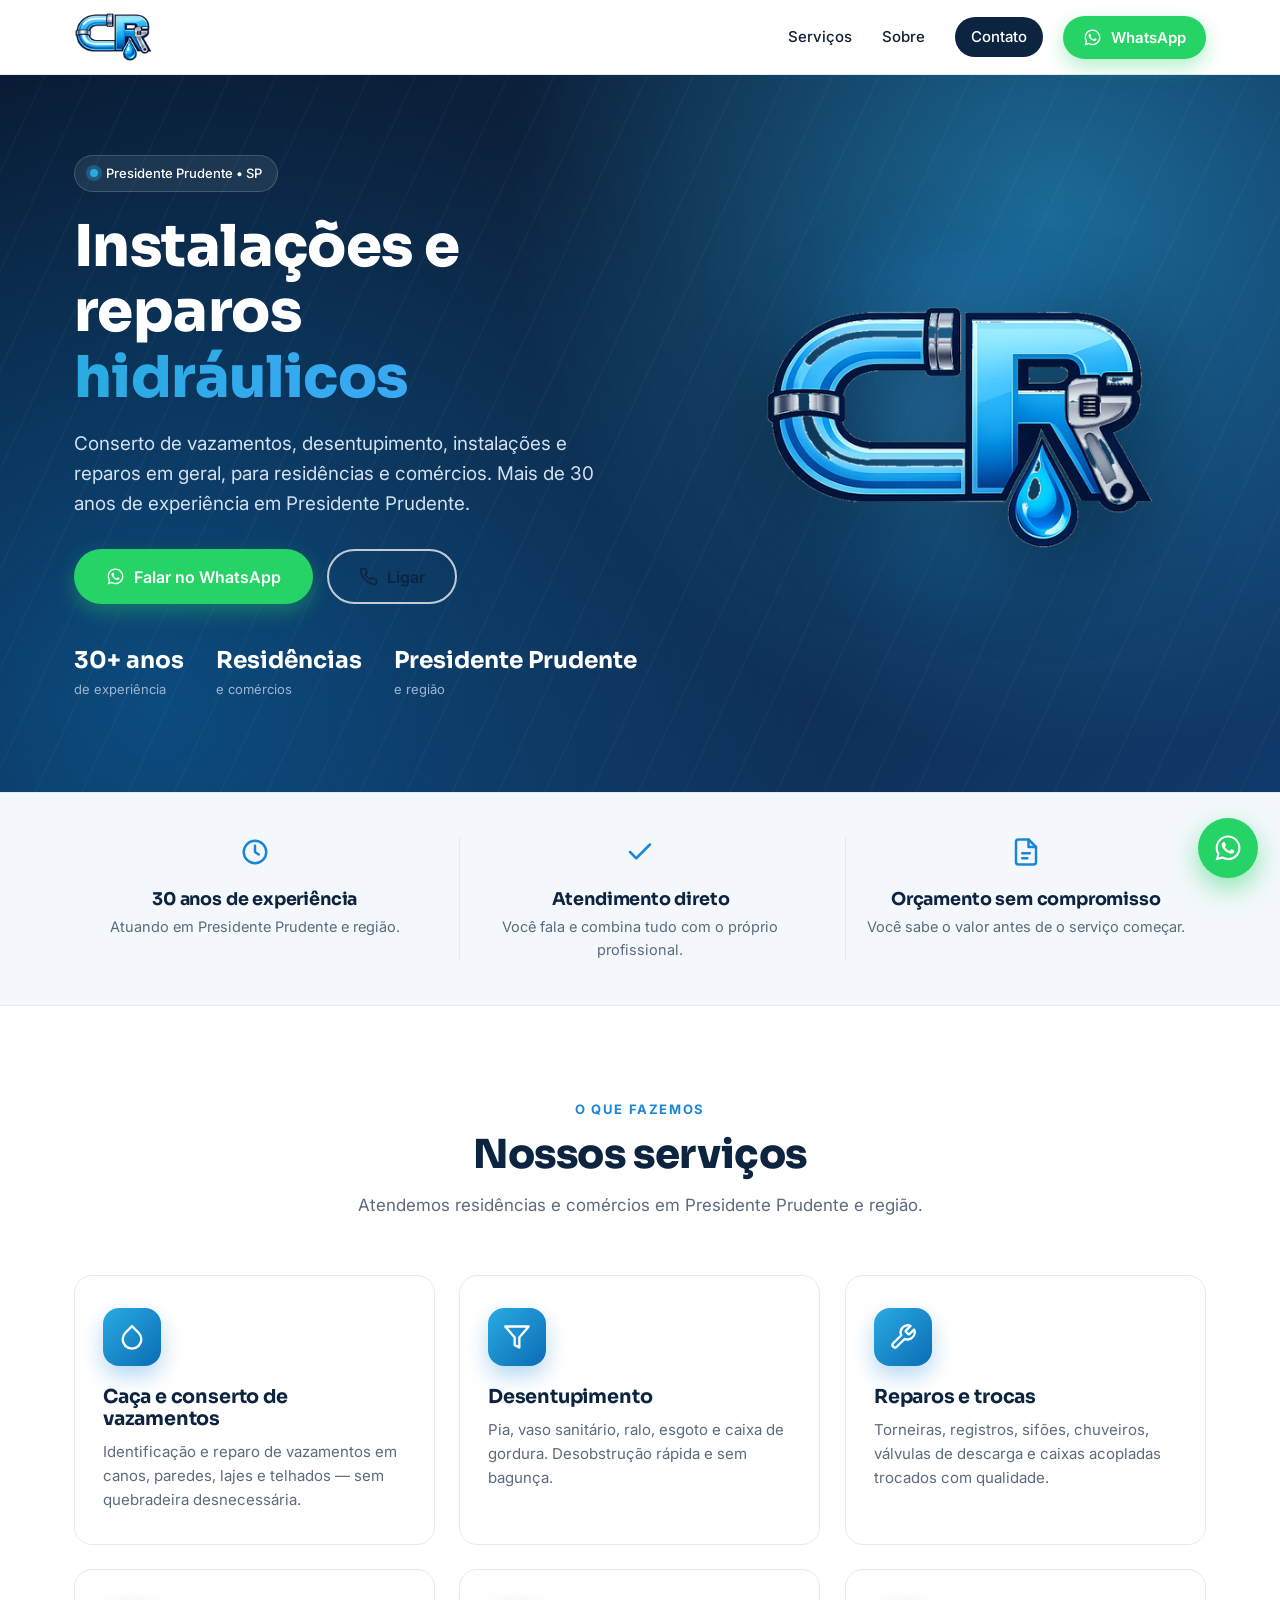
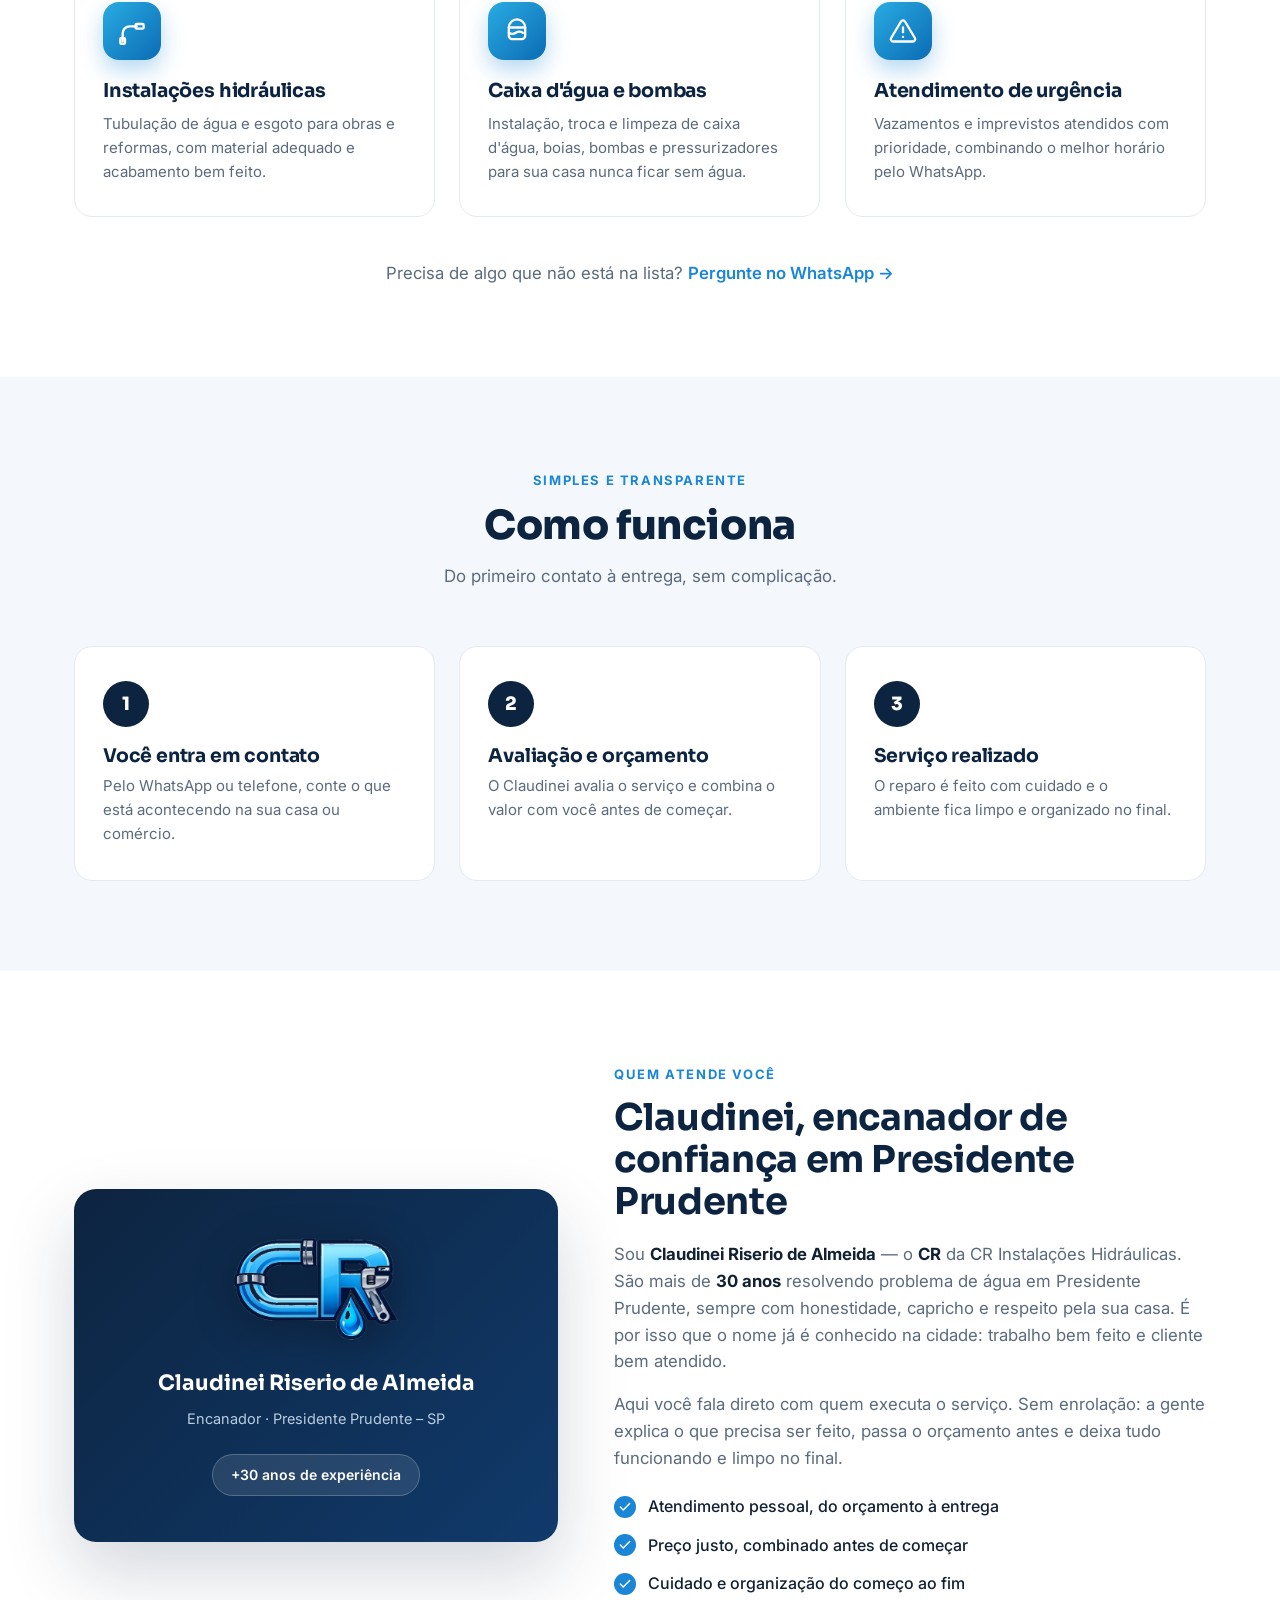
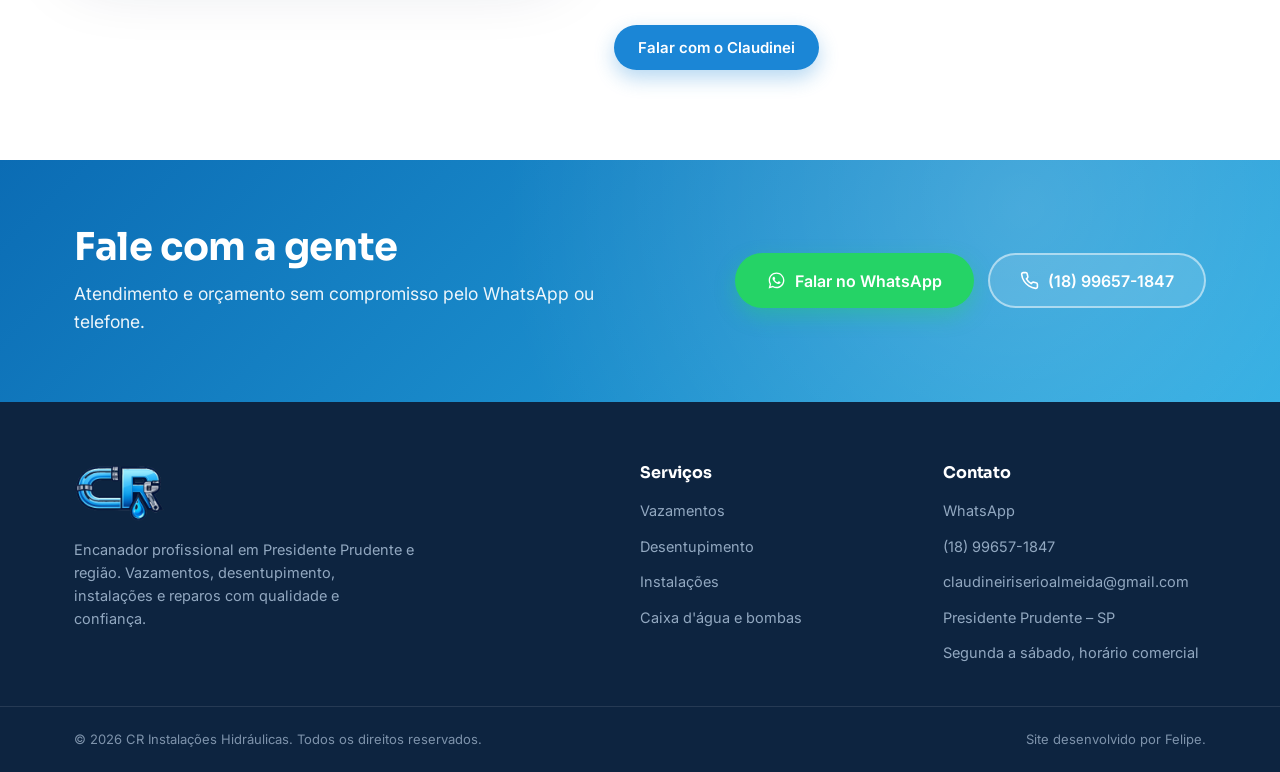
==== index.html @ e5932197 "Troca a bolha 3D pela logo em destaque no topo A bolha abstrata não comunicava o ramo. A logo já tra" ====
<!DOCTYPE html>
<html lang="pt-BR">
<head>
  <meta charset="UTF-8" />
  <meta name="viewport" content="width=device-width, initial-scale=1.0" />

  <!-- ===================================================================
       CR Instalações Hidráulicas — Claudinei Riserio de Almeida
       Presidente Prudente/SP • WhatsApp (18) 99657-1847
       Dados já preenchidos. Para editar algo, é só procurar o texto no arquivo.
       =================================================================== -->

  <title>CR Instalações Hidráulicas — Encanador em Presidente Prudente | Vazamentos, Desentupimento e Reparos</title>
  <meta name="description" content="Encanador profissional em Presidente Prudente e região. Conserto de vazamentos, desentupimento, instalações hidráulicas e reparos de emergência. Orçamento sem compromisso pelo WhatsApp." />
  <meta name="theme-color" content="#0d2440" />

  <link rel="canonical" href="https://felipericci1005.github.io/CR-Instala-es-Hidraulicas/" />

  <meta property="og:title" content="CR Instalações Hidráulicas — Encanador em Presidente Prudente" />
  <meta property="og:description" content="Conserto de vazamentos, desentupimento, instalações e reparos. Mais de 30 anos de experiência em Presidente Prudente e região." />
  <meta property="og:type" content="website" />
  <meta property="og:url" content="https://felipericci1005.github.io/CR-Instala-es-Hidraulicas/" />
  <meta property="og:locale" content="pt_BR" />
  <meta property="og:site_name" content="CR Instalações Hidráulicas" />
  <meta property="og:image" content="https://felipericci1005.github.io/CR-Instala-es-Hidraulicas/assets/og-image.png" />
  <meta property="og:image:width" content="1200" />
  <meta property="og:image:height" content="630" />
  <meta name="twitter:card" content="summary_large_image" />
  <meta name="twitter:title" content="CR Instalações Hidráulicas — Encanador em Presidente Prudente" />
  <meta name="twitter:description" content="Conserto de vazamentos, desentupimento, instalações e reparos. Mais de 30 anos de experiência." />
  <meta name="twitter:image" content="https://felipericci1005.github.io/CR-Instala-es-Hidraulicas/assets/og-image.png" />

  <link rel="icon" type="image/x-icon" href="assets/favicon.ico" />
  <link rel="icon" type="image/png" sizes="32x32" href="assets/favicon.png" />
  <link rel="apple-touch-icon" href="assets/apple-touch-icon.png" />
  <link rel="manifest" href="site.webmanifest" />
  <link rel="preconnect" href="https://fonts.googleapis.com" />
  <link rel="preconnect" href="https://fonts.gstatic.com" crossorigin />
  <link href="https://fonts.googleapis.com/css2?family=Inter:wght@400;500;600;700;800&family=Sora:wght@600;700;800&display=swap" rel="stylesheet" />
  <link rel="stylesheet" href="styles.css" />

  <!-- Dados estruturados: ajudam o Google a entender o negócio (SEO local) -->
  <script type="application/ld+json">
  {
    "@context": "https://schema.org",
    "@type": "Plumber",
    "name": "CR Instalações Hidráulicas",
    "image": "https://felipericci1005.github.io/CR-Instala-es-Hidraulicas/assets/og-image.png",
    "url": "https://felipericci1005.github.io/CR-Instala-es-Hidraulicas/",
    "telephone": "+5518996571847",
    "email": "claudineiriserioalmeida@gmail.com",
    "founder": "Claudinei Riserio de Almeida",
    "description": "Encanador em Presidente Prudente e região: conserto de vazamentos, desentupimento, instalações hidráulicas e reparos. Mais de 30 anos de experiência.",
    "address": {
      "@type": "PostalAddress",
      "addressLocality": "Presidente Prudente",
      "addressRegion": "SP",
      "addressCountry": "BR"
    },
    "areaServed": { "@type": "City", "name": "Presidente Prudente" },
    "knowsAbout": ["Vazamentos", "Desentupimento", "Instalações hidráulicas", "Caixa d'água", "Bombas", "Reparos hidráulicos"]
  }
  </script>
</head>
<body>
  <a href="#conteudo" class="skip-link">Pular para o conteúdo</a>

  <!-- ============ SPRITE DE ÍCONES (SVG, invisível) ============ -->
  <svg width="0" height="0" style="position:absolute" aria-hidden="true">
    <defs>
      <symbol id="i-drop" viewBox="0 0 24 24"><path d="M12 2.69l5.66 5.66a8 8 0 1 1-11.31 0z"/></symbol>
      <symbol id="i-filter" viewBox="0 0 24 24"><polygon points="22 3 2 3 10 12.46 10 19 14 21 14 12.46 22 3"/></symbol>
      <symbol id="i-wrench" viewBox="0 0 24 24"><path d="M14.7 6.3a1 1 0 0 0 0 1.4l1.6 1.6a1 1 0 0 0 1.4 0l3.77-3.77a6 6 0 0 1-7.94 7.94l-6.91 6.91a2.12 2.12 0 0 1-3-3l6.91-6.91a6 6 0 0 1 7.94-7.94l-3.76 3.76z"/></symbol>
      <symbol id="i-pipe" viewBox="0 0 24 24"><path d="M4 21v-7a6 6 0 0 1 6-6h6"/><rect x="2" y="18" width="4" height="5" rx="1"/><rect x="15" y="6" width="7" height="4" rx="1"/></symbol>
      <symbol id="i-tank" viewBox="0 0 24 24"><path d="M5 9a7 7 0 0 1 14 0v7a3 3 0 0 1-3 3H8a3 3 0 0 1-3-3z"/><path d="M5 9h14"/><path d="M5 13.5c2 1.3 4 1.3 6 0s4-1.3 6 0"/></symbol>
      <symbol id="i-alert" viewBox="0 0 24 24"><path d="M10.29 3.86 1.82 18a2 2 0 0 0 1.71 3h16.94a2 2 0 0 0 1.71-3L13.71 3.86a2 2 0 0 0-3.42 0z"/><line x1="12" y1="9" x2="12" y2="13"/><line x1="12" y1="17" x2="12.01" y2="17"/></symbol>
      <symbol id="i-bolt" viewBox="0 0 24 24"><polygon points="13 2 3 14 12 14 11 22 21 10 12 10 13 2"/></symbol>
      <symbol id="i-doc" viewBox="0 0 24 24"><path d="M14 2H6a2 2 0 0 0-2 2v16a2 2 0 0 0 2 2h12a2 2 0 0 0 2-2V8z"/><polyline points="14 2 14 8 20 8"/><line x1="9" y1="13" x2="15" y2="13"/><line x1="9" y1="17" x2="13" y2="17"/></symbol>
      <symbol id="i-shield" viewBox="0 0 24 24"><path d="M12 22s8-4 8-10V5l-8-3-8 3v7c0 6 8 10 8 10z"/><polyline points="9 12 11 14 15 10"/></symbol>
      <symbol id="i-sparkle" viewBox="0 0 24 24"><path d="M12 3l1.6 4.8L18.4 9.4 13.6 11 12 15.8 10.4 11 5.6 9.4 10.4 7.8 12 3z"/></symbol>
      <symbol id="i-phone" viewBox="0 0 24 24"><path d="M22 16.92v3a2 2 0 0 1-2.18 2 19.79 19.79 0 0 1-8.63-3.07 19.5 19.5 0 0 1-6-6 19.79 19.79 0 0 1-3.07-8.67A2 2 0 0 1 4.11 2h3a2 2 0 0 1 2 1.72c.13.96.36 1.9.7 2.81a2 2 0 0 1-.45 2.11L8.09 9.91a16 16 0 0 0 6 6l1.27-1.27a2 2 0 0 1 2.11-.45c.91.34 1.85.57 2.81.7A2 2 0 0 1 22 16.92z"/></symbol>
      <symbol id="i-check" viewBox="0 0 24 24"><polyline points="20 6 9 17 4 12"/></symbol>
      <symbol id="i-pin" viewBox="0 0 24 24"><path d="M21 10c0 6-9 12-9 12s-9-6-9-12a9 9 0 0 1 18 0z"/><circle cx="12" cy="10" r="3"/></symbol>
      <symbol id="i-clock" viewBox="0 0 24 24"><circle cx="12" cy="12" r="9"/><polyline points="12 7 12 12 15 14"/></symbol>
      <symbol id="i-star" viewBox="0 0 24 24"><polygon points="12 2 15.09 8.26 22 9.27 17 14.14 18.18 21.02 12 17.77 5.82 21.02 7 14.14 2 9.27 8.91 8.26 12 2"/></symbol>
      <symbol id="i-wa" viewBox="0 0 24 24"><path d="M12.04 2c-5.46 0-9.9 4.44-9.9 9.9 0 1.75.46 3.45 1.32 4.95L2.05 22l5.3-1.38a9.86 9.86 0 0 0 4.69 1.19h.01c5.46 0 9.9-4.44 9.9-9.9 0-2.64-1.03-5.13-2.9-7C17.18 3.03 14.69 2 12.04 2Zm0 18.01h-.01a8.2 8.2 0 0 1-4.18-1.14l-.3-.18-3.11.82.83-3.03-.2-.31a8.18 8.18 0 0 1-1.25-4.36c0-4.54 3.7-8.23 8.24-8.23 2.2 0 4.27.86 5.82 2.42a8.18 8.18 0 0 1 2.41 5.82c0 4.54-3.69 8.23-8.22 8.23Zm4.52-6.16c-.25-.12-1.47-.72-1.69-.81-.23-.08-.39-.12-.56.12-.16.25-.64.81-.79.97-.14.17-.29.19-.54.06-.25-.12-1.05-.39-1.99-1.23-.74-.66-1.23-1.47-1.38-1.72-.14-.25-.01-.38.11-.5.11-.11.25-.29.37-.43.12-.14.16-.25.25-.41.08-.17.04-.31-.02-.43-.06-.12-.56-1.34-.76-1.84-.2-.48-.41-.42-.56-.43-.14-.01-.31-.01-.48-.01a.92.92 0 0 0-.66.31c-.23.25-.87.85-.87 2.07 0 1.22.89 2.4 1.01 2.56.12.17 1.75 2.67 4.23 3.74.59.26 1.05.41 1.41.52.59.19 1.13.16 1.56.1.48-.07 1.47-.6 1.68-1.18.21-.58.21-1.07.14-1.18-.06-.1-.22-.16-.47-.28Z"/></symbol>
    </defs>
  </svg>

  <!-- ============ CABEÇALHO ============ -->
  <header class="site-header" id="topo">
    <div class="container header-inner">
      <a href="#topo" class="brand" aria-label="CR Instalações Hidráulicas — início">
        <img src="assets/logo.png" alt="Logo CR Instalações Hidráulicas" class="brand-logo" width="440" height="280" decoding="async" />
        <span class="brand-text">
          <strong>CR</strong>
          <small>Instalações Hidráulicas</small>
        </span>
      </a>

      <nav class="nav" id="nav">
        <a href="#servicos">Serviços</a>
        <a href="#sobre">Sobre</a>
        <a href="#contato" class="nav-cta">Contato</a>
      </nav>

      <a href="https://wa.me/5518996571847?text=Ol%C3%A1!%20Vim%20pelo%20site%20e%20preciso%20de%20um%20encanador." class="btn btn-whatsapp header-whatsapp" target="_blank" rel="noopener">
        <svg class="icon ico-wa"><use href="#i-wa"/></svg> WhatsApp
      </a>

      <button class="nav-toggle" id="navToggle" aria-label="Abrir menu" aria-expanded="false" aria-controls="nav">
        <span></span><span></span><span></span>
      </button>
    </div>
  </header>

  <main id="conteudo">
  <!-- ============ HERO ============ -->
  <section class="hero">
    <div class="hero-bg" aria-hidden="true"></div>
    <div class="container hero-inner">
      <div class="hero-content">
        <span class="badge"><span class="dot"></span> Presidente Prudente • SP</span>
        <h1>Instalações e reparos<br><span class="hl">hidráulicos</span></h1>
        <p class="hero-sub">
          Conserto de vazamentos, desentupimento, instalações e reparos em geral,
          para residências e comércios. Mais de 30 anos de experiência em Presidente Prudente.
        </p>

        <div class="hero-actions">
          <a href="https://wa.me/5518996571847?text=Ol%C3%A1!%20Vim%20pelo%20site%20e%20gostaria%20de%20um%20or%C3%A7amento." class="btn btn-whatsapp btn-lg" target="_blank" rel="noopener">
            <svg class="icon ico-wa"><use href="#i-wa"/></svg> Falar no WhatsApp
          </a>
          <a href="tel:+5518996571847" class="btn btn-ghost btn-lg">
            <svg class="icon"><use href="#i-phone"/></svg> Ligar
          </a>
        </div>

        <ul class="hero-trust">
          <li><strong>30+ anos</strong><span>de experiência</span></li>
          <li><strong>Residências</strong><span>e comércios</span></li>
          <li><strong>Presidente Prudente</strong><span>e região</span></li>
        </ul>
      </div>

      <!-- Logo da marca em destaque -->
      <div class="hero-visual">
        <div class="visual-glow" aria-hidden="true"></div>
        <img src="assets/logo.png" alt="CR Instalações Hidráulicas" class="hero-logo" width="440" height="280" decoding="async" />
      </div>
    </div>
  </section>

  <!-- ============ FAIXA DE CONFIANÇA ============ -->
  <section class="trust-band">
    <div class="container trust-grid">
      <div class="trust-item">
        <svg class="icon"><use href="#i-clock"/></svg>
        <h3>30 anos de experiência</h3>
        <p>Atuando em Presidente Prudente e região.</p>
      </div>
      <div class="trust-item">
        <svg class="icon"><use href="#i-check"/></svg>
        <h3>Atendimento direto</h3>
        <p>Você fala e combina tudo com o próprio profissional.</p>
      </div>
      <div class="trust-item">
        <svg class="icon"><use href="#i-doc"/></svg>
        <h3>Orçamento sem compromisso</h3>
        <p>Você sabe o valor antes de o serviço começar.</p>
      </div>
    </div>
  </section>

  <!-- ============ SERVIÇOS ============ -->
  <section class="section" id="servicos">
    <div class="container">
      <div class="section-head">
        <span class="eyebrow">O que fazemos</span>
        <h2>Nossos serviços</h2>
        <p>Atendemos residências e comércios em Presidente Prudente e região.</p>
      </div>

      <div class="services-grid">
        <article class="service-card tilt">
          <div class="service-icon"><svg class="icon"><use href="#i-drop"/></svg></div>
          <h3>Caça e conserto de vazamentos</h3>
          <p>Identificação e reparo de vazamentos em canos, paredes, lajes e telhados — sem quebradeira desnecessária.</p>
        </article>

        <article class="service-card tilt">
          <div class="service-icon"><svg class="icon"><use href="#i-filter"/></svg></div>
          <h3>Desentupimento</h3>
          <p>Pia, vaso sanitário, ralo, esgoto e caixa de gordura. Desobstrução rápida e sem bagunça.</p>
        </article>

        <article class="service-card tilt">
          <div class="service-icon"><svg class="icon"><use href="#i-wrench"/></svg></div>
          <h3>Reparos e trocas</h3>
          <p>Torneiras, registros, sifões, chuveiros, válvulas de descarga e caixas acopladas trocados com qualidade.</p>
        </article>

        <article class="service-card tilt">
          <div class="service-icon"><svg class="icon"><use href="#i-pipe"/></svg></div>
          <h3>Instalações hidráulicas</h3>
          <p>Tubulação de água e esgoto para obras e reformas, com material adequado e acabamento bem feito.</p>
        </article>

        <article class="service-card tilt">
          <div class="service-icon"><svg class="icon"><use href="#i-tank"/></svg></div>
          <h3>Caixa d'água e bombas</h3>
          <p>Instalação, troca e limpeza de caixa d'água, boias, bombas e pressurizadores para sua casa nunca ficar sem água.</p>
        </article>

        <article class="service-card tilt">
          <div class="service-icon"><svg class="icon"><use href="#i-alert"/></svg></div>
          <h3>Atendimento de urgência</h3>
          <p>Vazamentos e imprevistos atendidos com prioridade, combinando o melhor horário pelo WhatsApp.</p>
        </article>
      </div>

      <p class="services-cta">
        Precisa de algo que não está na lista?
        <a href="https://wa.me/5518996571847?text=Ol%C3%A1!%20Tenho%20uma%20d%C3%BAvida%20sobre%20um%20servi%C3%A7o." target="_blank" rel="noopener">Pergunte no WhatsApp →</a>
      </p>
    </div>
  </section>

  <!-- ============ COMO FUNCIONA ============ -->
  <section class="section section-alt" id="como-funciona">
    <div class="container">
      <div class="section-head">
        <span class="eyebrow">Simples e transparente</span>
        <h2>Como funciona</h2>
        <p>Do primeiro contato à entrega, sem complicação.</p>
      </div>
      <div class="steps">
        <div class="step">
          <span class="step-num">1</span>
          <h3>Você entra em contato</h3>
          <p>Pelo WhatsApp ou telefone, conte o que está acontecendo na sua casa ou comércio.</p>
        </div>
        <div class="step">
          <span class="step-num">2</span>
          <h3>Avaliação e orçamento</h3>
          <p>O Claudinei avalia o serviço e combina o valor com você antes de começar.</p>
        </div>
        <div class="step">
          <span class="step-num">3</span>
          <h3>Serviço realizado</h3>
          <p>O reparo é feito com cuidado e o ambiente fica limpo e organizado no final.</p>
        </div>
      </div>
    </div>
  </section>

  <!-- ============ SOBRE ============ -->
  <section class="section" id="sobre">
    <div class="container about-inner">
      <div class="about-media">
        <div class="about-card">
          <img src="assets/logo.png" alt="CR Instalações Hidráulicas" class="about-card-logo" width="440" height="280" loading="lazy" decoding="async" />
          <strong class="about-card-name">Claudinei Riserio de Almeida</strong>
          <span class="about-card-role">Encanador · Presidente Prudente – SP</span>
          <div class="about-card-badge">+30 anos de experiência</div>
        </div>
        <!-- Quando tiver uma foto do Claudinei, dá pra trocar este cartão por <img src="assets/sobre.jpg" ...>. -->
      </div>
      <div class="about-content">
        <span class="eyebrow">Quem atende você</span>
        <h2>Claudinei, encanador de confiança em Presidente Prudente</h2>
        <p>
          Sou <strong>Claudinei Riserio de Almeida</strong> — o <strong>CR</strong> da CR Instalações Hidráulicas.
          São mais de <strong>30 anos</strong> resolvendo problema de água em Presidente Prudente, sempre com
          honestidade, capricho e respeito pela sua casa. É por isso que o nome já é conhecido na cidade:
          trabalho bem feito e cliente bem atendido.
        </p>
        <p>
          Aqui você fala direto com quem executa o serviço. Sem enrolação: a gente explica o que precisa
          ser feito, passa o orçamento antes e deixa tudo funcionando e limpo no final.
        </p>
        <ul class="checklist">
          <li><svg class="icon"><use href="#i-check"/></svg> Atendimento pessoal, do orçamento à entrega</li>
          <li><svg class="icon"><use href="#i-check"/></svg> Preço justo, combinado antes de começar</li>
          <li><svg class="icon"><use href="#i-check"/></svg> Cuidado e organização do começo ao fim</li>
        </ul>
        <a href="#contato" class="btn btn-primary">Falar com o Claudinei</a>
      </div>
    </div>
  </section>

  <!-- ============ CONTATO / CTA FINAL ============ -->
  <section class="cta-final" id="contato">
    <div class="container cta-inner">
      <div class="cta-text">
        <h2>Fale com a gente</h2>
        <p>Atendimento e orçamento sem compromisso pelo WhatsApp ou telefone.</p>
      </div>
      <div class="cta-actions">
        <a href="https://wa.me/5518996571847?text=Ol%C3%A1!%20Gostaria%20de%20um%20or%C3%A7amento." class="btn btn-whatsapp btn-lg" target="_blank" rel="noopener">
          <svg class="icon ico-wa"><use href="#i-wa"/></svg> Falar no WhatsApp
        </a>
        <a href="tel:+5518996571847" class="btn btn-ghost-light btn-lg">
          <svg class="icon"><use href="#i-phone"/></svg> (18) 99657-1847
        </a>
      </div>
    </div>
  </section>

  </main>

  <!-- ============ RODAPÉ ============ -->
  <footer class="site-footer">
    <div class="container footer-inner">
      <div class="footer-brand">
        <img src="assets/logo.png" alt="CR Instalações Hidráulicas" class="footer-logo" width="440" height="280" loading="lazy" decoding="async" />
        <p>Encanador profissional em Presidente Prudente e região. Vazamentos, desentupimento, instalações e reparos com qualidade e confiança.</p>
      </div>
      <div class="footer-col">
        <h4>Serviços</h4>
        <ul>
          <li><a href="#servicos">Vazamentos</a></li>
          <li><a href="#servicos">Desentupimento</a></li>
          <li><a href="#servicos">Instalações</a></li>
          <li><a href="#servicos">Caixa d'água e bombas</a></li>
        </ul>
      </div>
      <div class="footer-col">
        <h4>Contato</h4>
        <ul>
          <li><a href="https://wa.me/5518996571847" target="_blank" rel="noopener">WhatsApp</a></li>
          <li><a href="tel:+5518996571847">(18) 99657-1847</a></li>
          <li><a href="mailto:claudineiriserioalmeida@gmail.com">claudineiriserioalmeida@gmail.com</a></li>
          <li><span>Presidente Prudente – SP</span></li>
          <li><span>Segunda a sábado, horário comercial</span></li>
        </ul>
      </div>
    </div>
    <div class="footer-bottom">
      <div class="container">
        <span>© <span id="ano"></span> CR Instalações Hidráulicas. Todos os direitos reservados.</span>
        <span class="footer-credit">Site desenvolvido por Felipe.</span>
      </div>
    </div>
  </footer>

  <!-- ============ BOTÃO WHATSAPP FLUTUANTE ============ -->
  <a href="https://wa.me/5518996571847?text=Ol%C3%A1!%20Vim%20pelo%20site." class="float-whatsapp" target="_blank" rel="noopener" aria-label="Falar no WhatsApp">
    <svg class="icon ico-wa"><use href="#i-wa"/></svg>
  </a>

  <script src="script.js" defer></script>
</body>
</html>
---- styles.css ----
/* ============================================================
   CR Instalações Hidráulicas — estilos
   Paleta tirada da logo: azul vibrante, navy escuro, prata.
   ============================================================ */

:root {
  --navy:        #0d2440;
  --navy-soft:   #13325a;
  --blue:        #1b86d6;
  --blue-bright: #29abe2;
  --blue-light:  #3ba9f4;
  --blue-deep:   #0b6cb4;
  --silver:      #c3ccd6;
  --silver-dark: #8a97a5;

  --ink:    #112033;
  --muted:  #5b6b7d;
  --line:   #e4eaf1;
  --bg:     #ffffff;
  --bg-alt: #f4f8fc;
  --wa:     #25d366;
  --wa-dark:#1ebe5a;

  --radius: 18px;
  --radius-sm: 12px;
  --shadow:    0 10px 30px rgba(13, 36, 64, .08);
  --shadow-lg: 0 30px 70px rgba(13, 36, 64, .18);
  --container: 1180px;

  --font:     'Inter', system-ui, -apple-system, Segoe UI, Roboto, sans-serif;
  --font-head:'Sora', var(--font);
}

* { box-sizing: border-box; margin: 0; padding: 0; }
html { scroll-behavior: smooth; scroll-padding-top: 84px; }
body {
  font-family: var(--font);
  color: var(--ink);
  background: var(--bg);
  line-height: 1.6;
  -webkit-font-smoothing: antialiased;
  overflow-x: hidden;
}
img { max-width: 100%; display: block; }
a { color: inherit; text-decoration: none; }
h1, h2, h3, h4 { font-family: var(--font-head); line-height: 1.14; color: var(--navy); letter-spacing: -.01em; }

.container { width: 100%; max-width: var(--container); margin: 0 auto; padding: 0 24px; }

/* ---------- Ícones SVG ---------- */
.icon {
  width: 22px; height: 22px; flex: none;
  fill: none; stroke: currentColor; stroke-width: 2;
  stroke-linecap: round; stroke-linejoin: round;
}
.icon.ico-wa, .stars .icon { fill: currentColor; stroke: none; }

/* ---------- Botões ---------- */
.btn {
  display: inline-flex; align-items: center; justify-content: center; gap: 9px;
  font-weight: 600; font-size: 15px; line-height: 1;
  padding: 13px 22px; border-radius: 999px; border: 2px solid transparent;
  cursor: pointer; transition: transform .15s ease, box-shadow .2s ease, background .2s ease;
  white-space: nowrap;
}
.btn .icon { width: 19px; height: 19px; }
.btn:hover { transform: translateY(-2px); }
.btn-lg { padding: 16px 30px; font-size: 16px; }
.btn-block { width: 100%; }

.btn-primary { background: var(--blue); color: #fff; box-shadow: 0 8px 20px rgba(27,134,214,.32); }
.btn-primary:hover { background: var(--blue-deep); }
.btn-whatsapp { background: var(--wa); color: #fff; box-shadow: 0 8px 20px rgba(37,211,102,.35); }
.btn-whatsapp:hover { background: var(--wa-dark); }
.btn-ghost { background: transparent; color: var(--navy); border-color: var(--silver); }
.btn-ghost:hover { border-color: var(--blue); color: var(--blue); }
.btn-ghost-light { background: rgba(255,255,255,.12); color: #fff; border-color: rgba(255,255,255,.5); }
.btn-ghost-light:hover { background: rgba(255,255,255,.22); }

/* ---------- Cabeçalho ---------- */
.site-header {
  position: sticky; top: 0; z-index: 100;
  background: rgba(255,255,255,.82);
  backdrop-filter: saturate(180%) blur(14px);
  -webkit-backdrop-filter: saturate(180%) blur(14px);
  border-bottom: 1px solid var(--line);
}
.header-inner { display: flex; align-items: center; gap: 20px; height: 74px; }
.brand { display: flex; align-items: center; gap: 12px; margin-right: auto; }
.brand-logo { height: 50px; width: auto; transition: transform .2s ease; }
.brand:hover .brand-logo { transform: scale(1.04); }
/* A logo já traz "CR" + a marca, então o texto ao lado fica oculto (evita redundância). */
.brand-text { display: none; }

.nav { display: flex; align-items: center; gap: 30px; }
.nav a { font-weight: 500; font-size: 15px; color: var(--ink); transition: color .15s; position: relative; }
.nav a:not(.nav-cta):hover { color: var(--blue); }
.nav a:not(.nav-cta)::after { content: ''; position: absolute; left: 0; bottom: -6px; height: 2px; width: 0; background: var(--blue); transition: width .2s ease; }
.nav a:not(.nav-cta):hover::after { width: 100%; }
.nav-cta { padding: 8px 16px; border-radius: 999px; background: var(--navy); color: #fff !important; }
.nav-cta:hover { background: var(--navy-soft); }

.header-whatsapp { padding: 10px 18px; }
.nav-toggle { display: none; flex-direction: column; gap: 5px; background: none; border: none; cursor: pointer; padding: 8px; }
.nav-toggle span { width: 26px; height: 3px; background: var(--navy); border-radius: 2px; transition: .25s; }
.nav-toggle[aria-expanded="true"] span:nth-child(1) { transform: translateY(8px) rotate(45deg); }
.nav-toggle[aria-expanded="true"] span:nth-child(2) { opacity: 0; }
.nav-toggle[aria-expanded="true"] span:nth-child(3) { transform: translateY(-8px) rotate(-45deg); }

/* ---------- Hero ---------- */
.hero { position: relative; color: #fff; overflow: hidden; }
.hero-bg {
  position: absolute; inset: 0; z-index: 0;
  background:
    radial-gradient(circle at 82% 20%, rgba(41,171,226,.5), transparent 45%),
    radial-gradient(circle at 12% 88%, rgba(11,108,180,.55), transparent 52%),
    linear-gradient(135deg, #091a31 0%, #0d2440 42%, #103a6b 100%);
}
.hero-bg::after {
  content: ''; position: absolute; inset: 0;
  background-image: repeating-linear-gradient(115deg, transparent 0 40px, rgba(255,255,255,.022) 40px 42px);
}
.hero-inner {
  position: relative; z-index: 1;
  display: grid; grid-template-columns: 1.1fr .9fr; gap: 40px; align-items: center;
  padding: 80px 24px 92px; min-height: 560px;
}
.badge {
  display: inline-flex; align-items: center; gap: 8px;
  background: rgba(255,255,255,.08); border: 1px solid rgba(255,255,255,.16);
  padding: 7px 15px; border-radius: 999px; font-size: 13px; font-weight: 500; margin-bottom: 22px;
}
.badge .dot { width: 8px; height: 8px; border-radius: 50%; background: var(--blue-bright); box-shadow: 0 0 0 4px rgba(41,171,226,.3); animation: pulse 2s infinite; }
@keyframes pulse { 50% { box-shadow: 0 0 0 8px rgba(41,171,226,0); } }

.hero h1 { font-size: clamp(2.2rem, 5.2vw, 3.6rem); font-weight: 800; color: #fff; margin-bottom: 18px; }
.hero h1 .hl { background: linear-gradient(90deg, var(--blue-bright), var(--blue-light)); -webkit-background-clip: text; background-clip: text; color: transparent; }
.hero-sub { font-size: clamp(1rem, 2vw, 1.18rem); color: #d3e1f0; max-width: 540px; margin-bottom: 30px; }
.hero-sub strong { color: #fff; }
.hero-actions { display: flex; flex-wrap: wrap; gap: 14px; margin-bottom: 38px; }
.hero-trust { list-style: none; display: flex; gap: 32px; flex-wrap: wrap; }
.hero-trust li { display: flex; flex-direction: column; }
.hero-trust strong { font-family: var(--font-head); font-size: 1.45rem; color: #fff; }
.hero-trust span { font-size: 13px; color: #9fb6cf; }

/* Cena 3D (bolha de água) */
.hero-visual { position: relative; aspect-ratio: 1/1; max-width: 460px; width: 100%; margin: 0 auto; display: grid; place-items: center; }
.visual-glow {
  position: absolute; inset: 6%; border-radius: 50%;
  background: radial-gradient(circle at 50% 45%, rgba(59,169,244,.6), rgba(11,108,180,.18) 55%, transparent 72%);
  filter: blur(22px); animation: floaty 6s ease-in-out infinite;
}
.hero-logo {
  position: relative; z-index: 1; width: 88%; max-width: 400px; height: auto; display: block;
  filter: drop-shadow(0 20px 44px rgba(0,0,0,.5));
  animation: floaty 6s ease-in-out infinite;
}
@keyframes floaty { 50% { transform: translateY(-12px); } }

/* ---------- Faixa de confiança ---------- */
.trust-band { background: var(--bg-alt); border-top: 1px solid var(--line); border-bottom: 1px solid var(--line); }
.trust-grid { display: grid; grid-template-columns: repeat(3, 1fr); gap: 24px; padding: 44px 24px; }
.trust-item { text-align: center; padding: 0 12px; }
.trust-item + .trust-item { border-left: 1px solid var(--line); }
.trust-item .icon { width: 30px; height: 30px; color: var(--blue); margin: 0 auto 14px; }
.trust-item h3 { font-size: 1.1rem; margin-bottom: 6px; }
.trust-item p { color: var(--muted); font-size: 14.5px; }

/* ---------- Como funciona (passos) ---------- */
.steps { display: grid; grid-template-columns: repeat(3, 1fr); gap: 24px; counter-reset: step; }
.step { position: relative; padding: 34px 28px; border: 1px solid var(--line); border-radius: var(--radius); background: var(--bg); }
.step-num { display: grid; place-items: center; width: 46px; height: 46px; border-radius: 50%; background: var(--navy); color: #fff; font-family: var(--font-head); font-weight: 800; font-size: 1.15rem; margin-bottom: 18px; }
.step h3 { font-size: 1.18rem; margin-bottom: 8px; }
.step p { color: var(--muted); font-size: 15px; }
.step-line { display: none; }

/* ---------- Seções ---------- */
.section { padding: 90px 0; }
.section-alt { background: var(--bg-alt); }
.section-head { text-align: center; max-width: 680px; margin: 0 auto 56px; }
.eyebrow { display: inline-block; font-weight: 700; font-size: 13px; letter-spacing: 1.6px; text-transform: uppercase; color: var(--blue); margin-bottom: 12px; }
.section-head h2 { font-size: clamp(1.7rem, 3.5vw, 2.5rem); font-weight: 800; margin-bottom: 14px; }
.section-head p { color: var(--muted); font-size: 1.06rem; }

/* ---------- Serviços ---------- */
.services-grid { display: grid; grid-template-columns: repeat(3, 1fr); gap: 24px; }
.service-card {
  background: var(--bg); border: 1px solid var(--line); border-radius: var(--radius);
  padding: 32px 28px; transition: transform .25s ease, box-shadow .25s ease, border-color .25s ease;
  transform-style: preserve-3d; will-change: transform;
}
.service-card:hover { box-shadow: var(--shadow-lg); border-color: transparent; }
.service-icon {
  width: 58px; height: 58px; border-radius: 16px; display: grid; place-items: center;
  margin-bottom: 20px; color: #fff;
  background: linear-gradient(135deg, var(--blue-bright), var(--blue-deep));
  box-shadow: 0 10px 22px rgba(27,134,214,.32);
}
.service-icon .icon { width: 28px; height: 28px; }
.service-card h3 { font-size: 1.2rem; margin-bottom: 10px; }
.service-card p { color: var(--muted); font-size: 15px; }
.services-cta { text-align: center; margin-top: 44px; color: var(--muted); font-size: 1.05rem; }
.services-cta a { color: var(--blue); font-weight: 600; }

/* ---------- Sobre ---------- */
.about-inner { display: grid; grid-template-columns: .9fr 1.1fr; gap: 56px; align-items: center; }
.about-card {
  position: relative; border-radius: 22px; overflow: hidden; box-shadow: var(--shadow-lg);
  background: linear-gradient(135deg, #0d2440, #103a6b); padding: 46px 32px; text-align: center;
}
.about-card-logo { width: auto; max-height: 108px; margin: 0 auto 24px; filter: drop-shadow(0 8px 20px rgba(0,0,0,.35)); }
.about-card-name { display: block; font-family: var(--font-head); font-size: 1.32rem; color: #fff; margin-bottom: 6px; }
.about-card-role { display: block; color: #b9cce0; font-size: 14.5px; margin-bottom: 24px; }
.about-card-badge {
  display: inline-block; background: rgba(255,255,255,.1); border: 1px solid rgba(255,255,255,.22);
  color: #fff; font-weight: 600; font-size: 14px; padding: 9px 18px; border-radius: 999px;
}
.about-content h2 { font-size: clamp(1.6rem, 3vw, 2.3rem); margin-bottom: 18px; }
.about-content p { color: var(--muted); margin-bottom: 16px; font-size: 1.05rem; }
.about-content strong { color: var(--ink); }
.checklist { list-style: none; margin: 22px 0 28px; display: grid; gap: 13px; }
.checklist li { display: flex; align-items: center; gap: 12px; color: var(--ink); font-weight: 500; }
.checklist .icon { width: 22px; height: 22px; padding: 4px; border-radius: 50%; background: var(--blue); color: #fff; stroke-width: 2.5; flex: none; }

/* ---------- CTA final ---------- */
.cta-final { position: relative; overflow: hidden; background: linear-gradient(135deg, var(--blue-deep), var(--blue-bright)); color: #fff; }
.cta-final::before { content: ''; position: absolute; inset: 0; background: radial-gradient(circle at 80% 20%, rgba(255,255,255,.18), transparent 50%); }
.cta-inner { position: relative; display: flex; align-items: center; justify-content: space-between; gap: 36px; flex-wrap: wrap; padding: 66px 24px; }
.cta-text h2 { color: #fff; font-size: clamp(1.7rem, 3.5vw, 2.4rem); margin-bottom: 10px; }
.cta-text p { color: rgba(255,255,255,.92); font-size: 1.1rem; max-width: 520px; }
.cta-actions { display: flex; flex-wrap: wrap; gap: 14px; }

/* ---------- Rodapé ---------- */
.site-footer { background: var(--navy); color: #b9cce0; }
.footer-inner { display: grid; grid-template-columns: 2fr 1fr 1fr; gap: 40px; padding: 62px 24px 40px; }
.footer-logo { height: 58px; width: auto; margin-bottom: 16px; }
.footer-brand p { font-size: 14.5px; max-width: 340px; color: #92a8c0; }
.footer-col h4 { color: #fff; font-size: 1rem; margin-bottom: 16px; }
.footer-col ul { list-style: none; display: grid; gap: 10px; }
.footer-col a, .footer-col span { color: #92a8c0; font-size: 14.5px; transition: color .15s; }
.footer-col a:hover { color: var(--blue-bright); }
.footer-bottom { border-top: 1px solid rgba(255,255,255,.1); }
.footer-bottom .container { display: flex; justify-content: space-between; flex-wrap: wrap; gap: 10px; padding-top: 22px; padding-bottom: 22px; font-size: 13px; color: #7e93ab; }

/* ---------- WhatsApp flutuante ---------- */
.float-whatsapp {
  position: fixed; right: 22px; bottom: 22px; z-index: 90;
  width: 60px; height: 60px; border-radius: 50%;
  background: var(--wa); color: #fff; display: grid; place-items: center;
  box-shadow: 0 10px 26px rgba(37,211,102,.5); transition: transform .2s; animation: bob 2.5s ease-in-out infinite;
}
.float-whatsapp .icon { width: 30px; height: 30px; }
.float-whatsapp:hover { transform: scale(1.08); }
@keyframes bob { 50% { transform: translateY(-6px); } }

/* ---------- Scroll reveal ---------- */
.reveal { opacity: 0; transform: translateY(28px); transition: opacity .6s ease, transform .6s ease; }
.reveal.in { opacity: 1; transform: none; }

/* ---------- Acessibilidade ---------- */
.skip-link {
  position: absolute; left: 12px; top: -60px; z-index: 200;
  background: var(--navy); color: #fff; padding: 11px 18px; border-radius: 8px;
  font-weight: 600; transition: top .2s ease;
}
.skip-link:focus { top: 12px; }
:focus-visible { outline: 3px solid var(--blue-bright); outline-offset: 3px; border-radius: 6px; }
::selection { background: var(--blue); color: #fff; }

/* ============================================================
   RESPONSIVO
   ============================================================ */
@media (max-width: 940px) {
  .hero-inner { grid-template-columns: 1fr; gap: 30px; padding-top: 56px; padding-bottom: 64px; min-height: 0; }
  .hero-visual { max-width: 340px; order: -1; }
  .about-inner { grid-template-columns: 1fr; gap: 36px; }
  .services-grid { grid-template-columns: repeat(2, 1fr); }
  .footer-inner { grid-template-columns: 1fr 1fr; }
  .footer-brand { grid-column: 1 / -1; }
}
@media (max-width: 720px) {
  .header-whatsapp { display: none; }
  .nav {
    position: fixed; inset: 74px 0 auto 0; flex-direction: column; gap: 0;
    background: #fff; border-bottom: 1px solid var(--line); padding: 8px 0; box-shadow: var(--shadow);
    transform: translateY(-150%); transition: transform .3s ease; align-items: stretch;
  }
  .nav.open { transform: translateY(0); }
  .nav a { padding: 15px 24px; border-bottom: 1px solid var(--line); }
  .nav a::after { display: none; }
  .nav-cta { background: none; color: var(--blue) !important; border-radius: 0; }
  .nav-toggle { display: flex; }
  .section { padding: 62px 0; }
  .services-grid, .steps { grid-template-columns: 1fr; }
  .trust-grid { grid-template-columns: 1fr; gap: 32px; }
  .trust-item + .trust-item { border-left: none; border-top: 1px solid var(--line); padding-top: 32px; }
  .footer-inner { grid-template-columns: 1fr; gap: 28px; }
  .footer-bottom .container { justify-content: center; text-align: center; }
  .hero-trust { gap: 22px; }
}

@media (prefers-reduced-motion: reduce) {
  *, *::before, *::after { animation: none !important; transition: none !important; scroll-behavior: auto !important; }
}
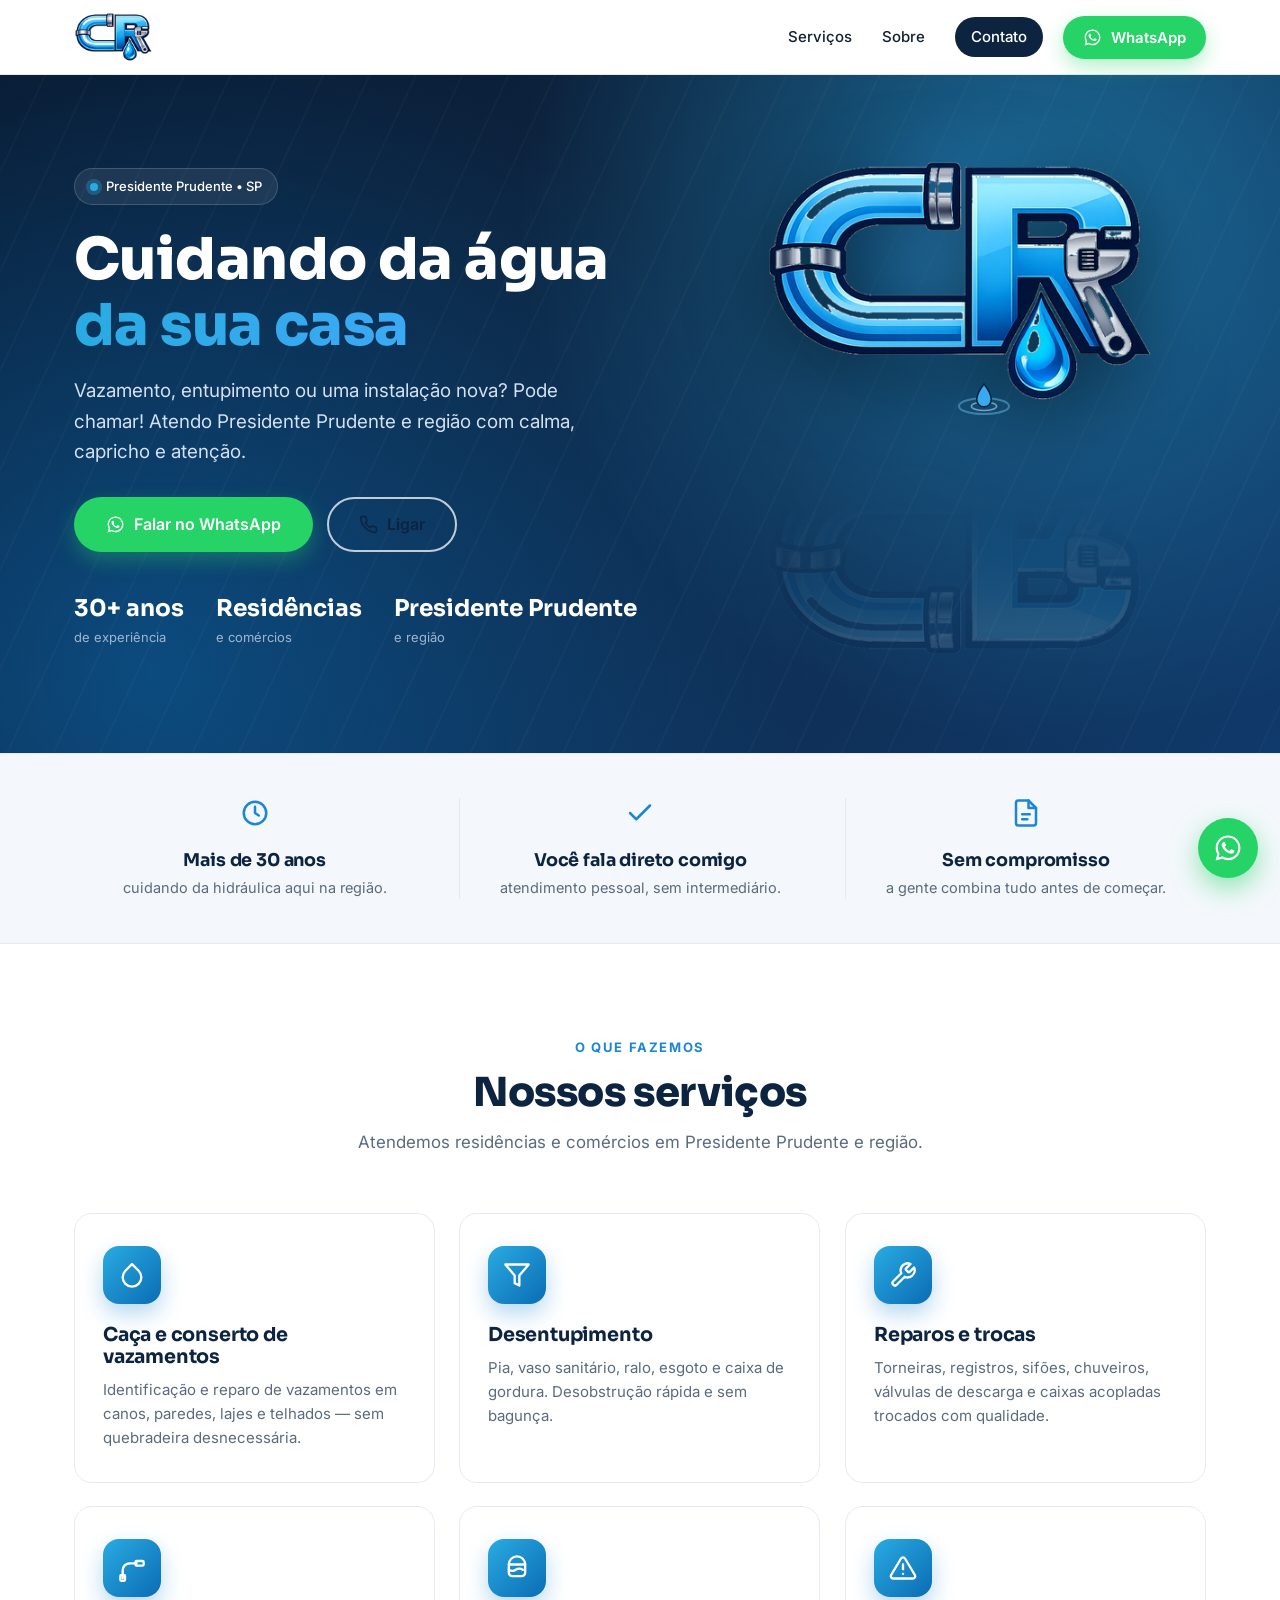
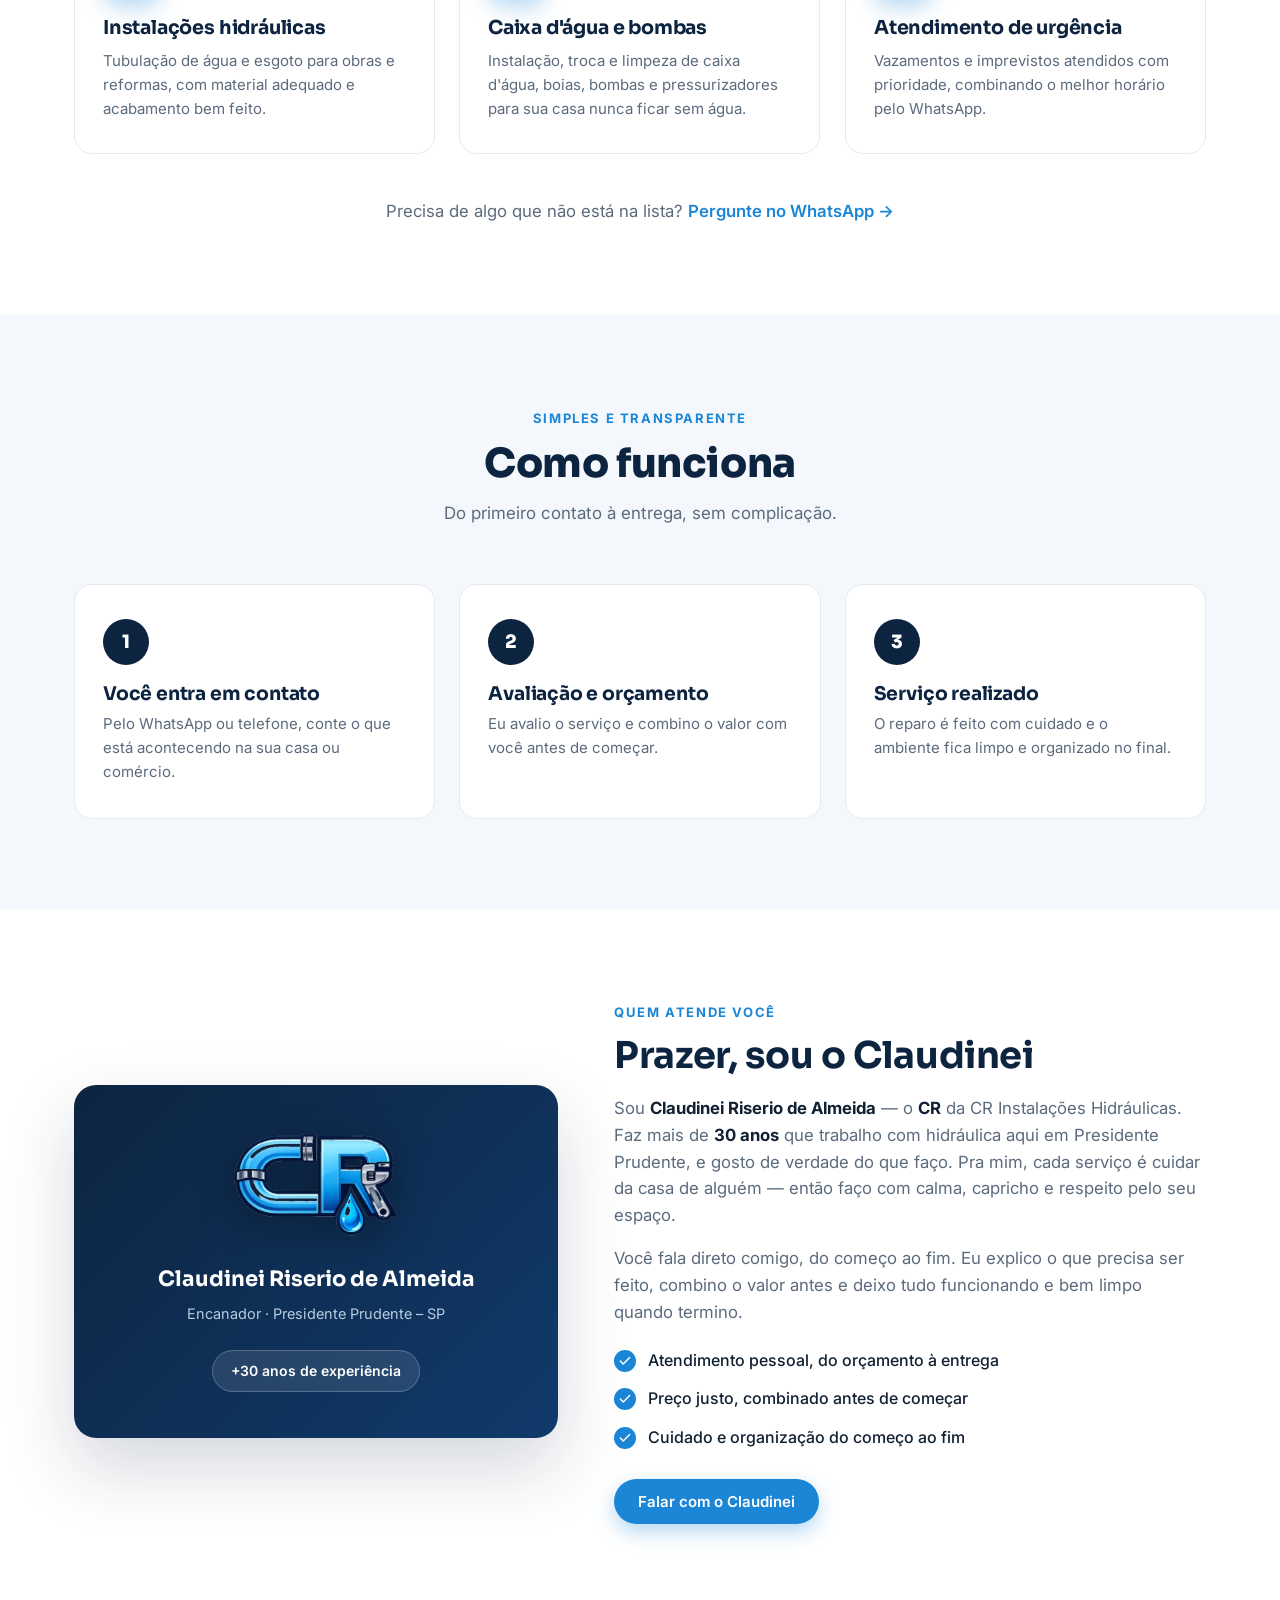
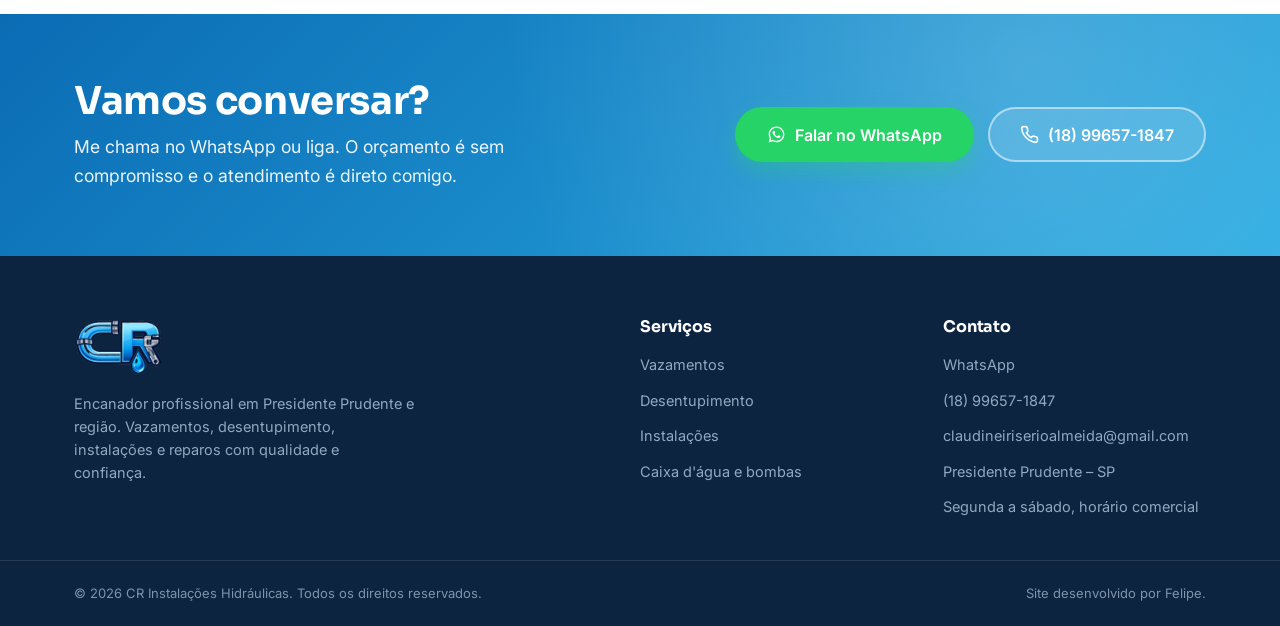
==== commit 491d1cd1: "Topo: logo refletida na água com gota pingando + textos mais leves - Substitui a logo estática pela " ====
--- a/index.html
+++ b/index.html
@@ -121,10 +121,10 @@
     <div class="container hero-inner">
       <div class="hero-content">
         <span class="badge"><span class="dot"></span> Presidente Prudente • SP</span>
-        <h1>Instalações e reparos<br><span class="hl">hidráulicos</span></h1>
+        <h1>Cuidando da água<br><span class="hl">da sua casa</span></h1>
         <p class="hero-sub">
-          Conserto de vazamentos, desentupimento, instalações e reparos em geral,
-          para residências e comércios. Mais de 30 anos de experiência em Presidente Prudente.
+          Vazamento, entupimento ou uma instalação nova? Pode chamar!
+          Atendo Presidente Prudente e região com calma, capricho e atenção.
         </p>
 
         <div class="hero-actions">
@@ -143,10 +143,31 @@
         </ul>
       </div>
 
-      <!-- Logo da marca em destaque -->
+      <!-- Logo da marca refletida na água, com gota pingando -->
       <div class="hero-visual">
-        <div class="visual-glow" aria-hidden="true"></div>
-        <img src="assets/logo.png" alt="CR Instalações Hidráulicas" class="hero-logo" width="440" height="280" decoding="async" />
+        <div class="water-scene">
+          <div class="logo-wrap">
+            <div class="visual-glow" aria-hidden="true"></div>
+            <img src="assets/logo.png" alt="CR Instalações Hidráulicas" class="hero-logo" width="440" height="280" decoding="async" />
+            <svg class="water-fx" viewBox="0 0 160 124" aria-hidden="true">
+              <ellipse cx="80" cy="106" rx="8" ry="2.6" fill="none" stroke="#7fd0ff" stroke-width="2">
+                <animate attributeName="rx" values="6;48" dur="2.6s" begin="0.95s" repeatCount="indefinite"/>
+                <animate attributeName="ry" values="2;15" dur="2.6s" begin="0.95s" repeatCount="indefinite"/>
+                <animate attributeName="opacity" values="0.7;0" dur="2.6s" begin="0.95s" repeatCount="indefinite"/>
+              </ellipse>
+              <ellipse cx="80" cy="106" rx="5" ry="1.8" fill="none" stroke="#bfeaff" stroke-width="1.5">
+                <animate attributeName="rx" values="4;30" dur="2.6s" begin="1.25s" repeatCount="indefinite"/>
+                <animate attributeName="ry" values="1.4;10" dur="2.6s" begin="1.25s" repeatCount="indefinite"/>
+                <animate attributeName="opacity" values="0.8;0" dur="2.6s" begin="1.25s" repeatCount="indefinite"/>
+              </ellipse>
+              <path d="M80 22 c0 0 -7 9 -7 15 a7 7 0 0 0 14 0 c0 -6 -7 -15 -7 -15 z" fill="#39a9f0" stroke="#0d2440" stroke-width="1.5">
+                <animateTransform attributeName="transform" type="translate" values="0 -8; 0 0; 0 80; 0 80" keyTimes="0;0.08;0.42;1" dur="2.6s" repeatCount="indefinite"/>
+                <animate attributeName="opacity" values="0;1;1;0;0" keyTimes="0;0.08;0.38;0.46;1" dur="2.6s" repeatCount="indefinite"/>
+              </path>
+            </svg>
+          </div>
+          <img src="assets/logo.png" alt="" aria-hidden="true" class="hero-reflection" width="440" height="280" decoding="async" />
+        </div>
       </div>
     </div>
   </section>
@@ -156,18 +177,18 @@
     <div class="container trust-grid">
       <div class="trust-item">
         <svg class="icon"><use href="#i-clock"/></svg>
-        <h3>30 anos de experiência</h3>
-        <p>Atuando em Presidente Prudente e região.</p>
+        <h3>Mais de 30 anos</h3>
+        <p>cuidando da hidráulica aqui na região.</p>
       </div>
       <div class="trust-item">
         <svg class="icon"><use href="#i-check"/></svg>
-        <h3>Atendimento direto</h3>
-        <p>Você fala e combina tudo com o próprio profissional.</p>
+        <h3>Você fala direto comigo</h3>
+        <p>atendimento pessoal, sem intermediário.</p>
       </div>
       <div class="trust-item">
         <svg class="icon"><use href="#i-doc"/></svg>
-        <h3>Orçamento sem compromisso</h3>
-        <p>Você sabe o valor antes de o serviço começar.</p>
+        <h3>Sem compromisso</h3>
+        <p>a gente combina tudo antes de começar.</p>
       </div>
     </div>
   </section>
@@ -243,7 +264,7 @@
         <div class="step">
           <span class="step-num">2</span>
           <h3>Avaliação e orçamento</h3>
-          <p>O Claudinei avalia o serviço e combina o valor com você antes de começar.</p>
+          <p>Eu avalio o serviço e combino o valor com você antes de começar.</p>
         </div>
         <div class="step">
           <span class="step-num">3</span>
@@ -268,16 +289,16 @@
       </div>
       <div class="about-content">
         <span class="eyebrow">Quem atende você</span>
-        <h2>Claudinei, encanador de confiança em Presidente Prudente</h2>
+        <h2>Prazer, sou o Claudinei</h2>
         <p>
           Sou <strong>Claudinei Riserio de Almeida</strong> — o <strong>CR</strong> da CR Instalações Hidráulicas.
-          São mais de <strong>30 anos</strong> resolvendo problema de água em Presidente Prudente, sempre com
-          honestidade, capricho e respeito pela sua casa. É por isso que o nome já é conhecido na cidade:
-          trabalho bem feito e cliente bem atendido.
+          Faz mais de <strong>30 anos</strong> que trabalho com hidráulica aqui em Presidente Prudente, e gosto
+          de verdade do que faço. Pra mim, cada serviço é cuidar da casa de alguém — então faço com calma,
+          capricho e respeito pelo seu espaço.
         </p>
         <p>
-          Aqui você fala direto com quem executa o serviço. Sem enrolação: a gente explica o que precisa
-          ser feito, passa o orçamento antes e deixa tudo funcionando e limpo no final.
+          Você fala direto comigo, do começo ao fim. Eu explico o que precisa ser feito, combino o valor
+          antes e deixo tudo funcionando e bem limpo quando termino.
         </p>
         <ul class="checklist">
           <li><svg class="icon"><use href="#i-check"/></svg> Atendimento pessoal, do orçamento à entrega</li>
@@ -293,8 +314,8 @@
   <section class="cta-final" id="contato">
     <div class="container cta-inner">
       <div class="cta-text">
-        <h2>Fale com a gente</h2>
-        <p>Atendimento e orçamento sem compromisso pelo WhatsApp ou telefone.</p>
+        <h2>Vamos conversar?</h2>
+        <p>Me chama no WhatsApp ou liga. O orçamento é sem compromisso e o atendimento é direto comigo.</p>
       </div>
       <div class="cta-actions">
         <a href="https://wa.me/5518996571847?text=Ol%C3%A1!%20Gostaria%20de%20um%20or%C3%A7amento." class="btn btn-whatsapp btn-lg" target="_blank" rel="noopener">
--- a/styles.css
+++ b/styles.css
@@ -144,18 +144,22 @@
 .hero-trust span { font-size: 13px; color: #9fb6cf; }
 
 /* Cena 3D (bolha de água) */
-.hero-visual { position: relative; aspect-ratio: 1/1; max-width: 460px; width: 100%; margin: 0 auto; display: grid; place-items: center; }
+.hero-visual { position: relative; max-width: 440px; width: 100%; margin: 0 auto; display: grid; place-items: center; }
+.water-scene { position: relative; width: 100%; display: flex; flex-direction: column; align-items: center; }
+.logo-wrap { position: relative; width: 90%; max-width: 400px; }
 .visual-glow {
-  position: absolute; inset: 6%; border-radius: 50%;
+  position: absolute; top: -6%; left: 4%; right: 4%; height: 88%; border-radius: 50%; z-index: 0;
   background: radial-gradient(circle at 50% 45%, rgba(59,169,244,.6), rgba(11,108,180,.18) 55%, transparent 72%);
-  filter: blur(22px); animation: floaty 6s ease-in-out infinite;
-}
-.hero-logo {
-  position: relative; z-index: 1; width: 88%; max-width: 400px; height: auto; display: block;
-  filter: drop-shadow(0 20px 44px rgba(0,0,0,.5));
-  animation: floaty 6s ease-in-out infinite;
-}
-@keyframes floaty { 50% { transform: translateY(-12px); } }
+  filter: blur(26px);
+}
+.hero-logo { position: relative; z-index: 1; width: 100%; height: auto; display: block; filter: drop-shadow(0 18px 40px rgba(0,0,0,.5)); }
+.water-fx { position: absolute; z-index: 2; left: 56%; bottom: -7%; transform: translateX(-50%); width: 42%; height: auto; pointer-events: none; }
+.hero-reflection {
+  width: 90%; max-width: 400px; height: auto; margin-top: 0.5%;
+  transform: scaleY(-1); opacity: .3;
+  -webkit-mask-image: linear-gradient(to bottom, rgba(0,0,0,.6), transparent 62%);
+          mask-image: linear-gradient(to bottom, rgba(0,0,0,.6), transparent 62%);
+}
 
 /* ---------- Faixa de confiança ---------- */
 .trust-band { background: var(--bg-alt); border-top: 1px solid var(--line); border-bottom: 1px solid var(--line); }
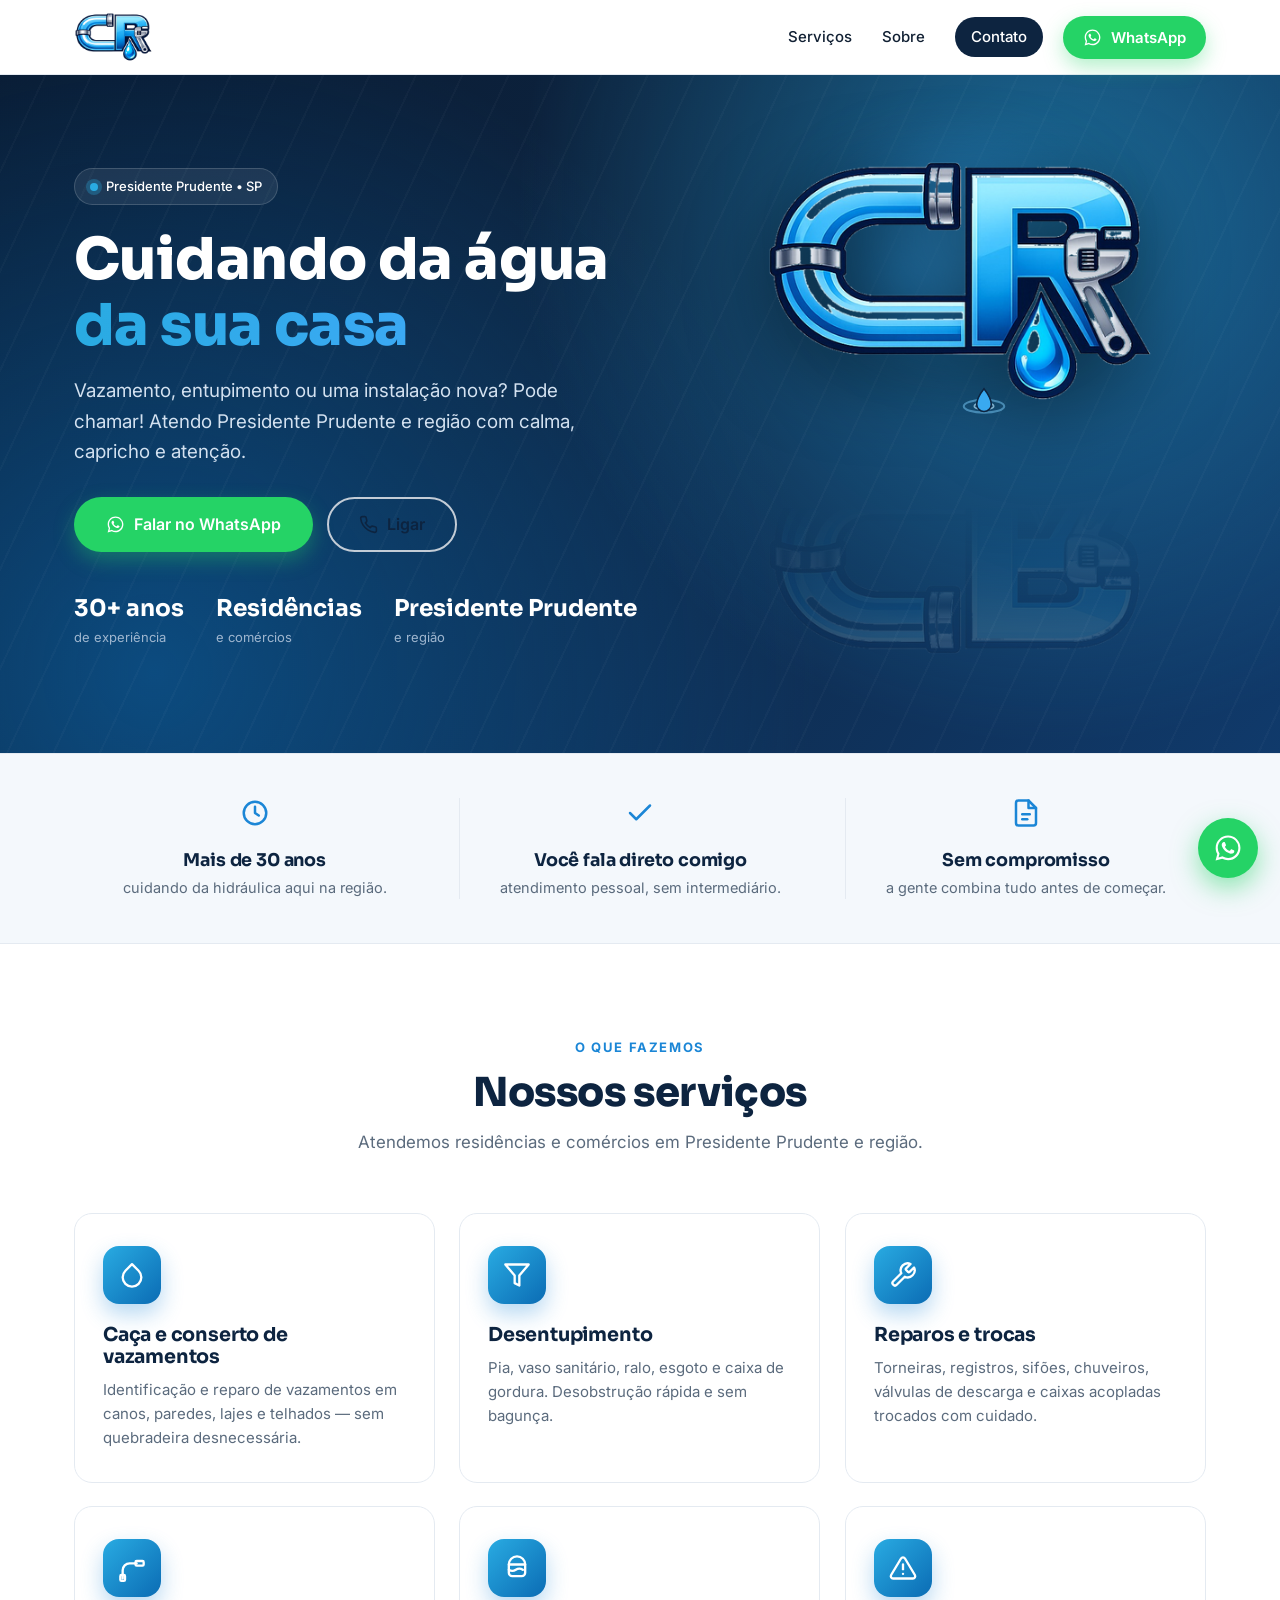
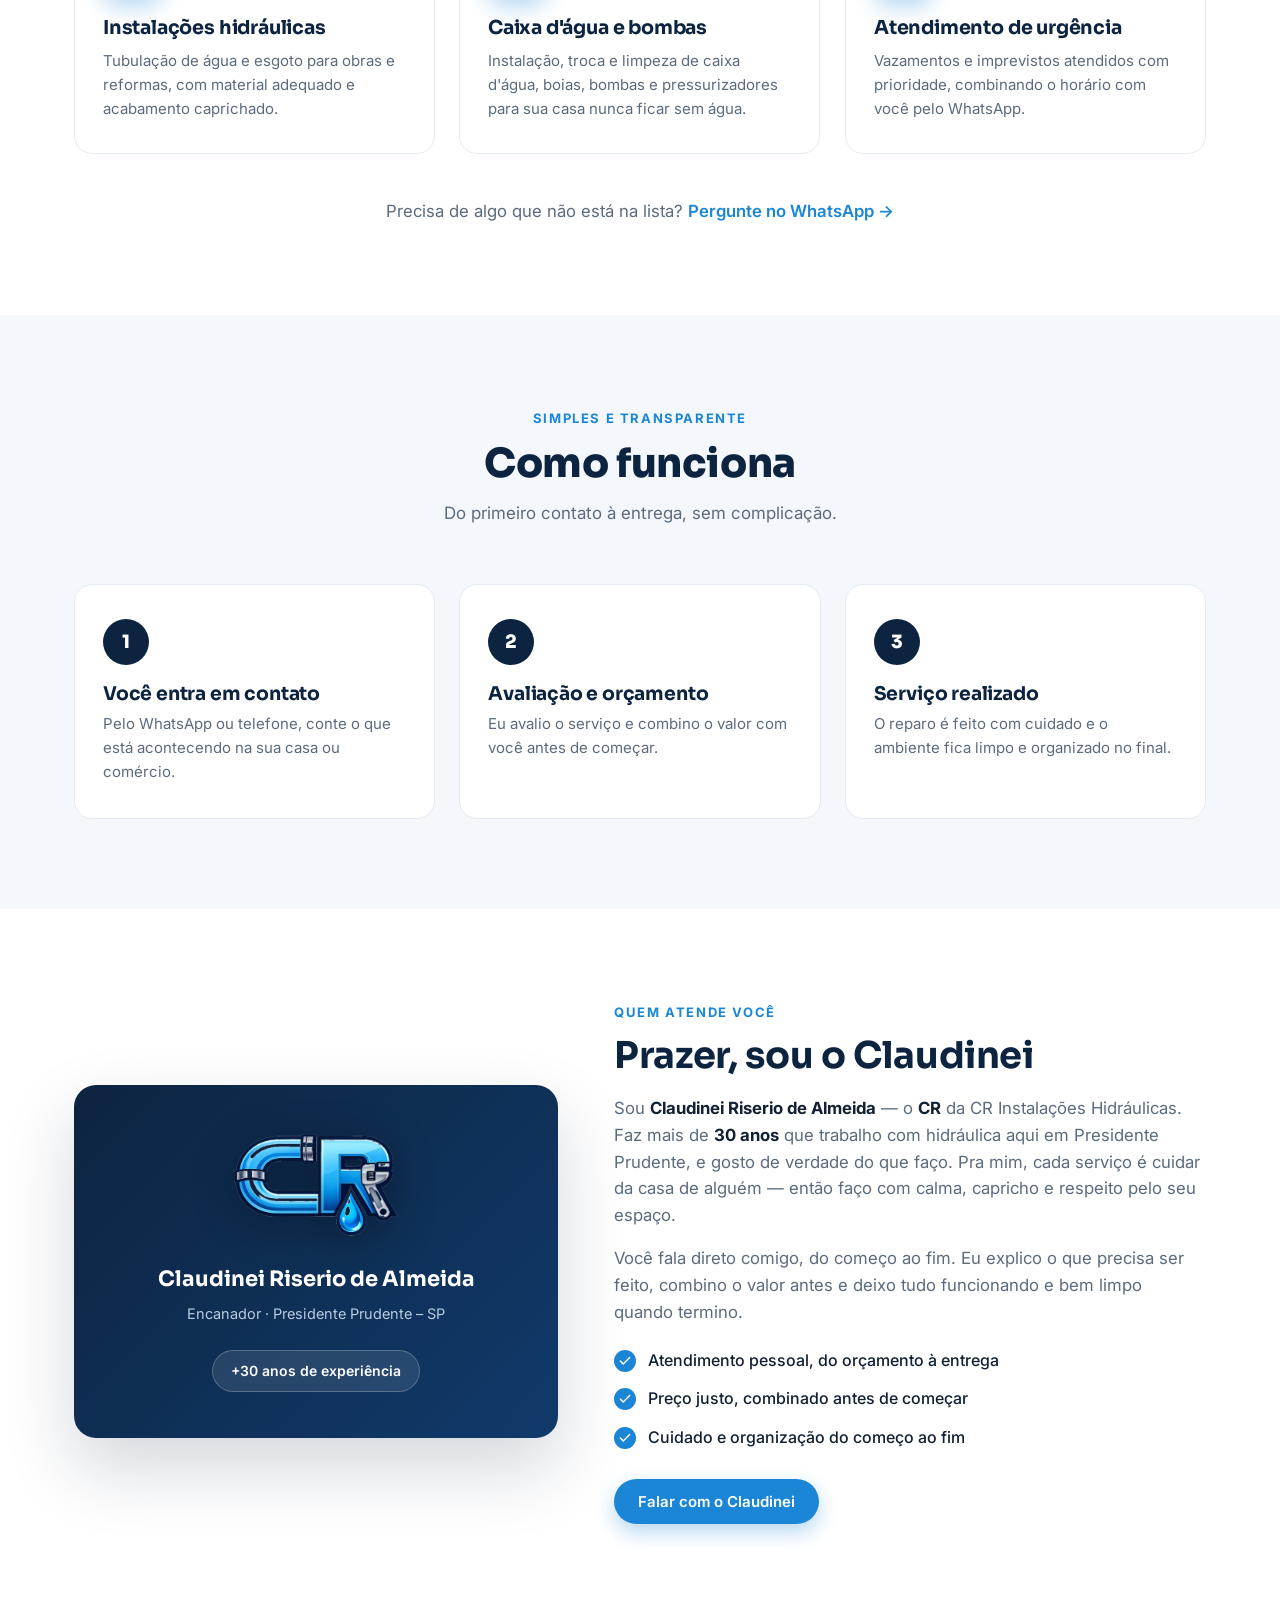
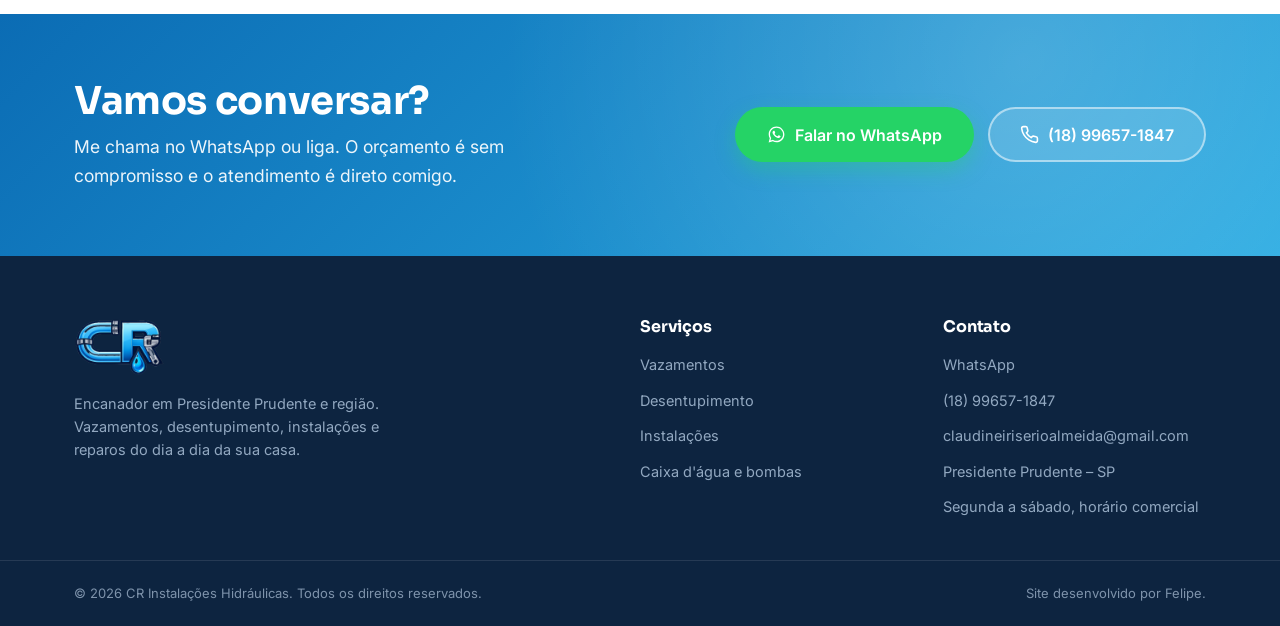
==== commit 65ff7a22: "Suaviza mais textos e melhora o responsivo no celular - Remove resíduos de auto-elogio: "profissiona" ====
--- a/index.html
+++ b/index.html
@@ -11,7 +11,7 @@
        =================================================================== -->
 
   <title>CR Instalações Hidráulicas — Encanador em Presidente Prudente | Vazamentos, Desentupimento e Reparos</title>
-  <meta name="description" content="Encanador profissional em Presidente Prudente e região. Conserto de vazamentos, desentupimento, instalações hidráulicas e reparos de emergência. Orçamento sem compromisso pelo WhatsApp." />
+  <meta name="description" content="Encanador em Presidente Prudente e região. Conserto de vazamentos, desentupimento, instalações e reparos do dia a dia. Orçamento sem compromisso pelo WhatsApp." />
   <meta name="theme-color" content="#0d2440" />
 
   <link rel="canonical" href="https://felipericci1005.github.io/CR-Instala-es-Hidraulicas/" />
@@ -218,13 +218,13 @@
         <article class="service-card tilt">
           <div class="service-icon"><svg class="icon"><use href="#i-wrench"/></svg></div>
           <h3>Reparos e trocas</h3>
-          <p>Torneiras, registros, sifões, chuveiros, válvulas de descarga e caixas acopladas trocados com qualidade.</p>
+          <p>Torneiras, registros, sifões, chuveiros, válvulas de descarga e caixas acopladas trocados com cuidado.</p>
         </article>
 
         <article class="service-card tilt">
           <div class="service-icon"><svg class="icon"><use href="#i-pipe"/></svg></div>
           <h3>Instalações hidráulicas</h3>
-          <p>Tubulação de água e esgoto para obras e reformas, com material adequado e acabamento bem feito.</p>
+          <p>Tubulação de água e esgoto para obras e reformas, com material adequado e acabamento caprichado.</p>
         </article>
 
         <article class="service-card tilt">
@@ -236,7 +236,7 @@
         <article class="service-card tilt">
           <div class="service-icon"><svg class="icon"><use href="#i-alert"/></svg></div>
           <h3>Atendimento de urgência</h3>
-          <p>Vazamentos e imprevistos atendidos com prioridade, combinando o melhor horário pelo WhatsApp.</p>
+          <p>Vazamentos e imprevistos atendidos com prioridade, combinando o horário com você pelo WhatsApp.</p>
         </article>
       </div>
 
@@ -335,7 +335,7 @@
     <div class="container footer-inner">
       <div class="footer-brand">
         <img src="assets/logo.png" alt="CR Instalações Hidráulicas" class="footer-logo" width="440" height="280" loading="lazy" decoding="async" />
-        <p>Encanador profissional em Presidente Prudente e região. Vazamentos, desentupimento, instalações e reparos com qualidade e confiança.</p>
+        <p>Encanador em Presidente Prudente e região. Vazamentos, desentupimento, instalações e reparos do dia a dia da sua casa.</p>
       </div>
       <div class="footer-col">
         <h4>Serviços</h4>
--- a/styles.css
+++ b/styles.css
@@ -300,7 +300,19 @@
   .trust-item + .trust-item { border-left: none; border-top: 1px solid var(--line); padding-top: 32px; }
   .footer-inner { grid-template-columns: 1fr; gap: 28px; }
   .footer-bottom .container { justify-content: center; text-align: center; }
-  .hero-trust { gap: 22px; }
+  .hero-inner { padding-top: 38px; padding-bottom: 52px; gap: 24px; }
+  .hero h1 { font-size: 2rem; }
+  .hero-sub { font-size: 1.02rem; }
+  .hero-visual { max-width: 235px; }
+  .hero-trust { gap: 20px; }
+  .hero-trust strong { font-size: 1.25rem; }
+}
+
+@media (max-width: 380px) {
+  .container { padding: 0 18px; }
+  .hero h1 { font-size: 1.82rem; }
+  .hero-actions { flex-direction: column; align-items: stretch; }
+  .hero-actions .btn { width: 100%; }
 }
 
 @media (prefers-reduced-motion: reduce) {
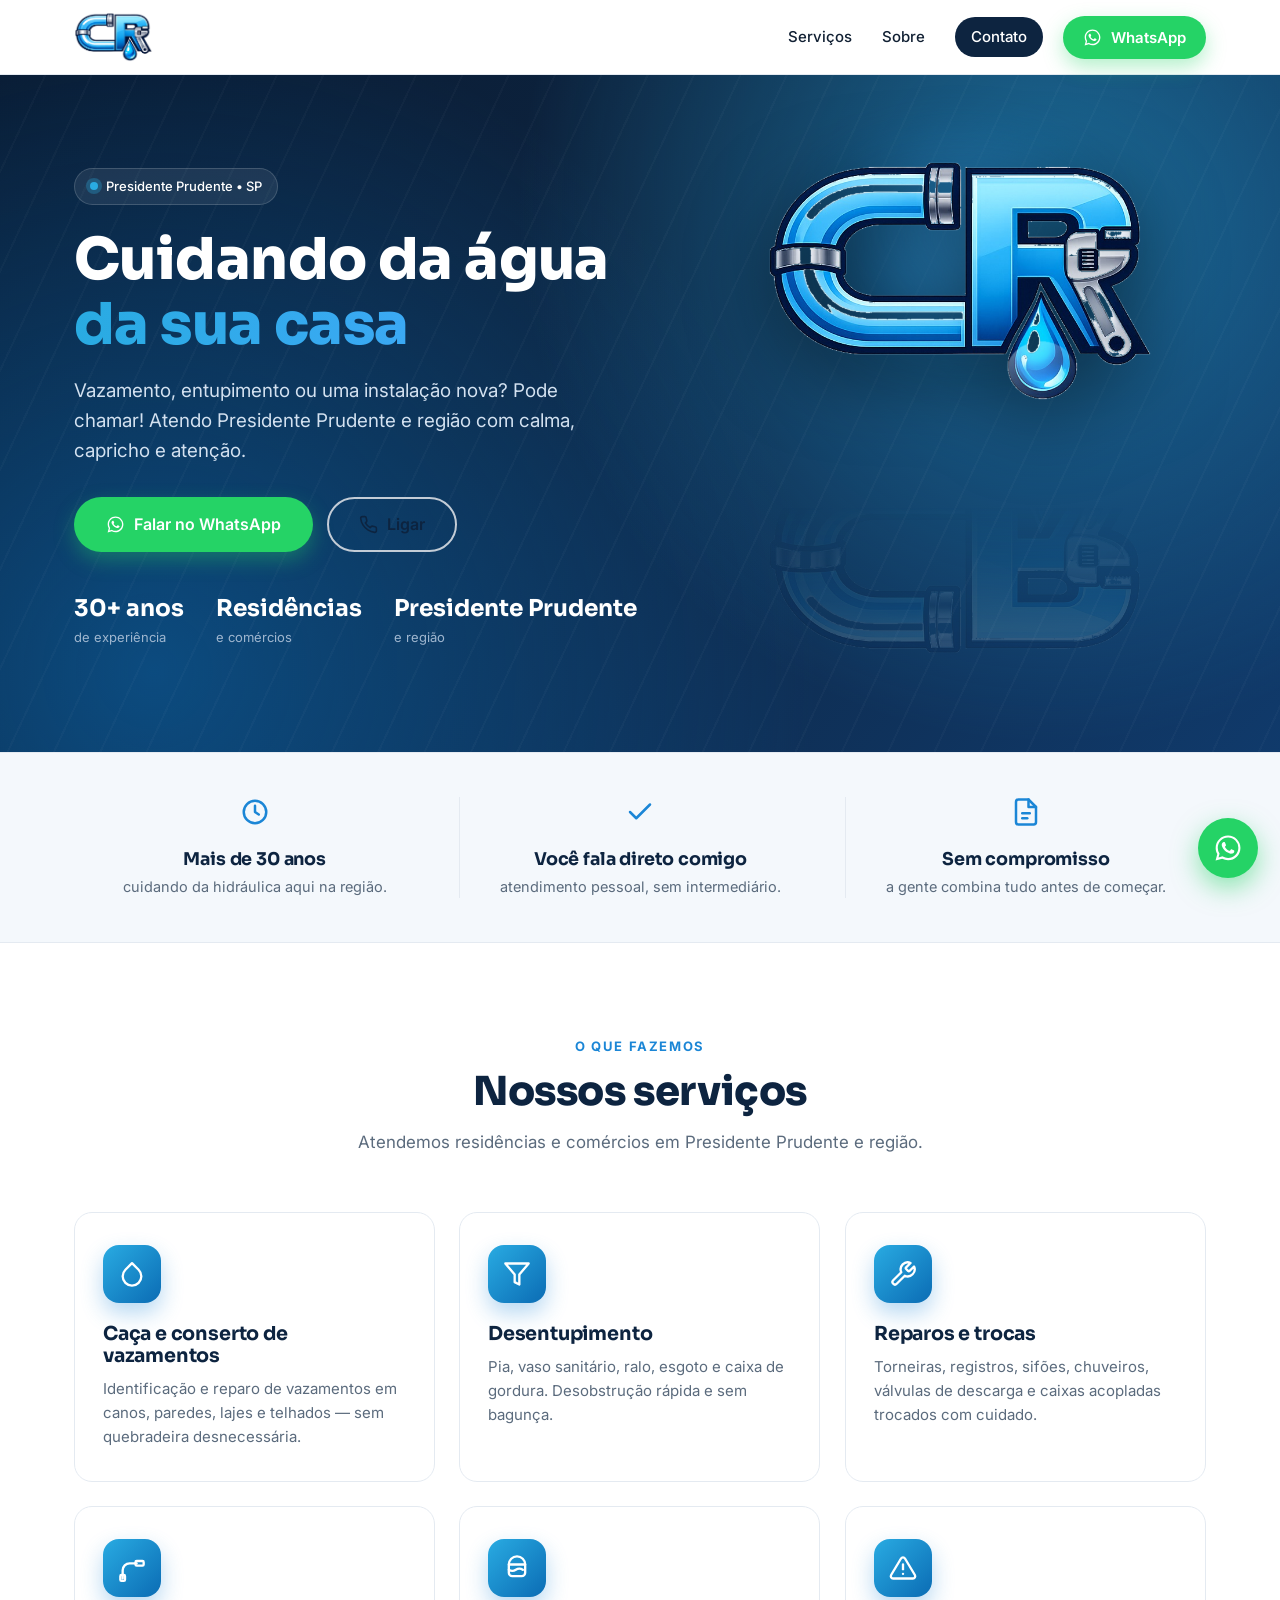
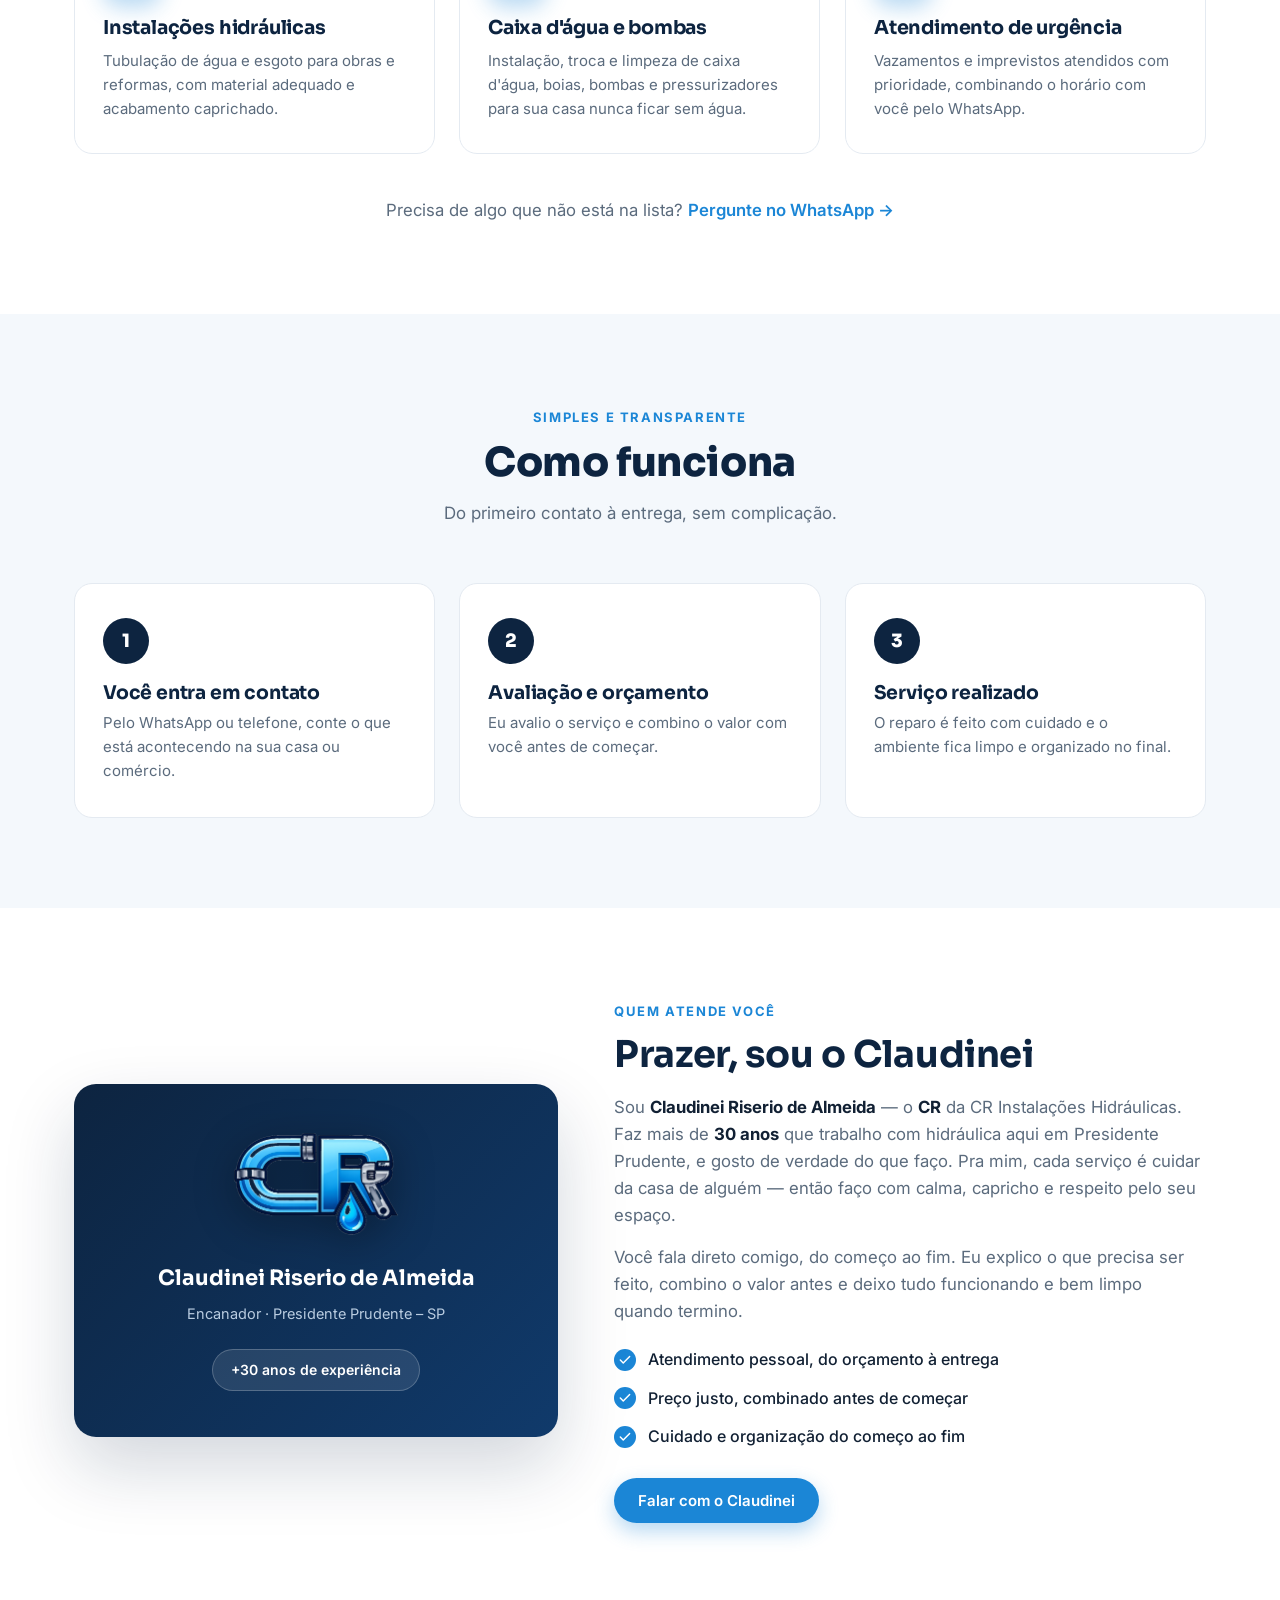
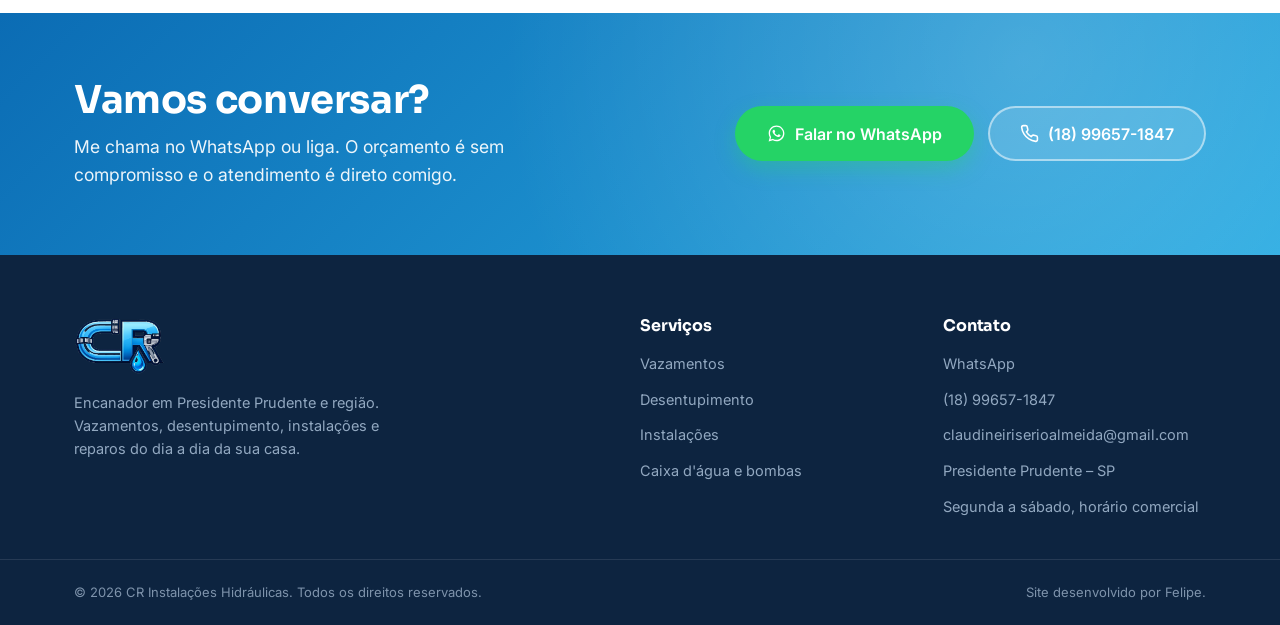
==== commit 59393a50: "Logo em alta resolução + efeitos de água no C, gota e chave - Logo de volta à resolução cheia (683px" ====
--- a/index.html
+++ b/index.html
@@ -143,30 +143,17 @@
         </ul>
       </div>
 
-      <!-- Logo da marca refletida na água, com gota pingando -->
+      <!-- Logo refletida na água, com água correndo dentro do cano em C -->
       <div class="hero-visual">
         <div class="water-scene">
           <div class="logo-wrap">
             <div class="visual-glow" aria-hidden="true"></div>
-            <img src="assets/logo.png" alt="CR Instalações Hidráulicas" class="hero-logo" width="440" height="280" decoding="async" />
-            <svg class="water-fx" viewBox="0 0 160 124" aria-hidden="true">
-              <ellipse cx="80" cy="106" rx="8" ry="2.6" fill="none" stroke="#7fd0ff" stroke-width="2">
-                <animate attributeName="rx" values="6;48" dur="2.6s" begin="0.95s" repeatCount="indefinite"/>
-                <animate attributeName="ry" values="2;15" dur="2.6s" begin="0.95s" repeatCount="indefinite"/>
-                <animate attributeName="opacity" values="0.7;0" dur="2.6s" begin="0.95s" repeatCount="indefinite"/>
-              </ellipse>
-              <ellipse cx="80" cy="106" rx="5" ry="1.8" fill="none" stroke="#bfeaff" stroke-width="1.5">
-                <animate attributeName="rx" values="4;30" dur="2.6s" begin="1.25s" repeatCount="indefinite"/>
-                <animate attributeName="ry" values="1.4;10" dur="2.6s" begin="1.25s" repeatCount="indefinite"/>
-                <animate attributeName="opacity" values="0.8;0" dur="2.6s" begin="1.25s" repeatCount="indefinite"/>
-              </ellipse>
-              <path d="M80 22 c0 0 -7 9 -7 15 a7 7 0 0 0 14 0 c0 -6 -7 -15 -7 -15 z" fill="#39a9f0" stroke="#0d2440" stroke-width="1.5">
-                <animateTransform attributeName="transform" type="translate" values="0 -8; 0 0; 0 80; 0 80" keyTimes="0;0.08;0.42;1" dur="2.6s" repeatCount="indefinite"/>
-                <animate attributeName="opacity" values="0;1;1;0;0" keyTimes="0;0.08;0.38;0.46;1" dur="2.6s" repeatCount="indefinite"/>
-              </path>
-            </svg>
+            <img src="assets/logo.png" alt="CR Instalações Hidráulicas" class="hero-logo" width="683" height="434" decoding="async" />
+            <div class="c-flow" aria-hidden="true"></div>
+            <div class="drop-glow" aria-hidden="true"></div>
+            <div class="wrench-shine" aria-hidden="true"></div>
           </div>
-          <img src="assets/logo.png" alt="" aria-hidden="true" class="hero-reflection" width="440" height="280" decoding="async" />
+          <img src="assets/logo.png" alt="" aria-hidden="true" class="hero-reflection" width="683" height="434" decoding="async" />
         </div>
       </div>
     </div>
--- a/styles.css
+++ b/styles.css
@@ -153,7 +153,35 @@
   filter: blur(26px);
 }
 .hero-logo { position: relative; z-index: 1; width: 100%; height: auto; display: block; filter: drop-shadow(0 18px 40px rgba(0,0,0,.5)); }
-.water-fx { position: absolute; z-index: 2; left: 56%; bottom: -7%; transform: translateX(-50%); width: 42%; height: auto; pointer-events: none; }
+.c-flow, .drop-glow, .wrench-shine {
+  position: absolute; inset: 0; z-index: 2; pointer-events: none;
+  -webkit-mask-size: 100% 100%; mask-size: 100% 100%;
+  -webkit-mask-repeat: no-repeat; mask-repeat: no-repeat;
+  mix-blend-mode: screen;
+}
+/* água escorrendo dentro do cano em C */
+.c-flow {
+  -webkit-mask-image: url(assets/c-mask.png); mask-image: url(assets/c-mask.png);
+  background: linear-gradient(180deg, rgba(200,238,255,0) 38%, rgba(205,240,255,.8) 50%, rgba(200,238,255,0) 62%);
+  background-size: 100% 240%;
+  animation: cflow 3s linear infinite;
+}
+@keyframes cflow { 0% { background-position: 0 -120%; } 100% { background-position: 0 120%; } }
+/* gota brilhando suavemente */
+.drop-glow {
+  -webkit-mask-image: url(assets/mask-drop.png); mask-image: url(assets/mask-drop.png);
+  background: radial-gradient(circle at 50% 42%, rgba(225,246,255,.95), rgba(225,246,255,0) 72%);
+  animation: dropGlow 2.4s ease-in-out infinite;
+}
+@keyframes dropGlow { 0%, 100% { opacity: .12; } 50% { opacity: .85; } }
+/* brilho metálico passando na chave */
+.wrench-shine {
+  -webkit-mask-image: url(assets/mask-wrench.png); mask-image: url(assets/mask-wrench.png);
+  background: linear-gradient(115deg, rgba(255,255,255,0) 42%, rgba(255,255,255,.85) 50%, rgba(255,255,255,0) 58%);
+  background-size: 260% 100%;
+  animation: wrenchShine 4.5s ease-in-out infinite;
+}
+@keyframes wrenchShine { 0% { background-position: 130% 0; } 55%, 100% { background-position: -50% 0; } }
 .hero-reflection {
   width: 90%; max-width: 400px; height: auto; margin-top: 0.5%;
   transform: scaleY(-1); opacity: .3;
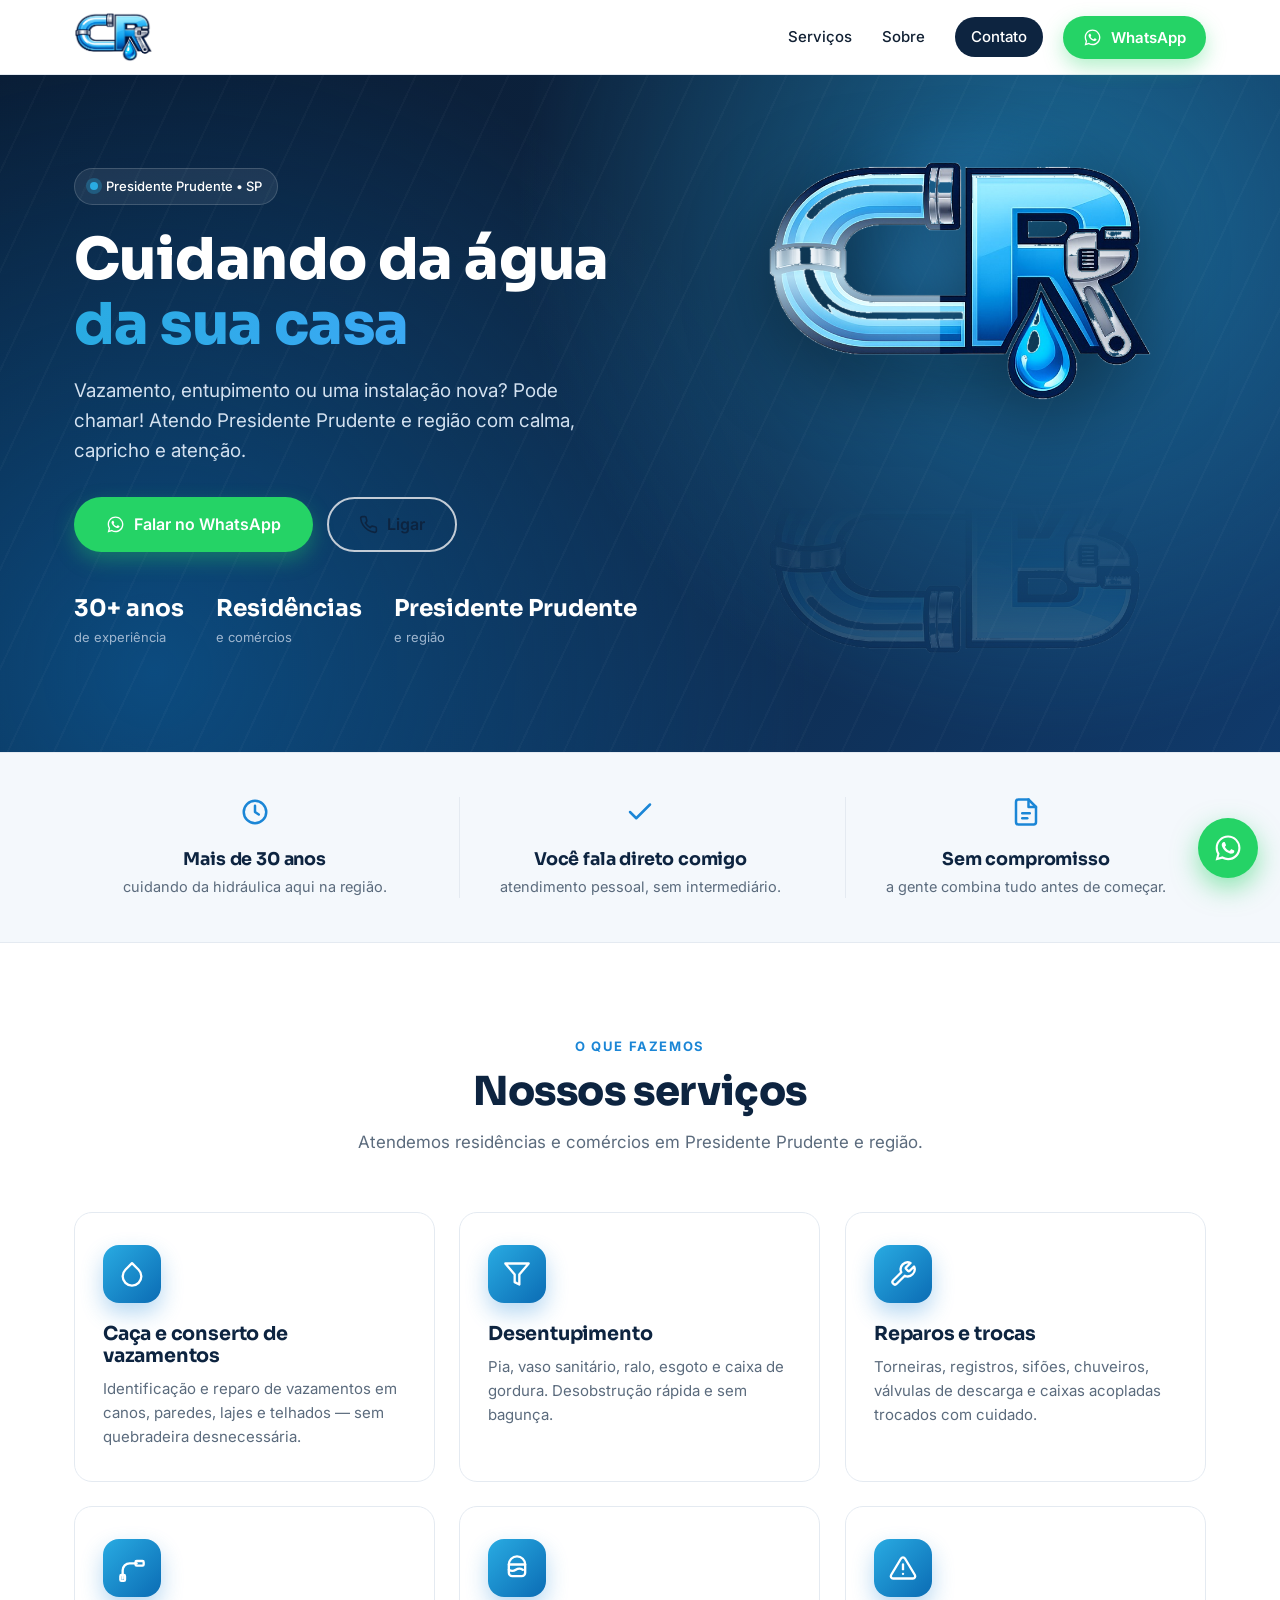
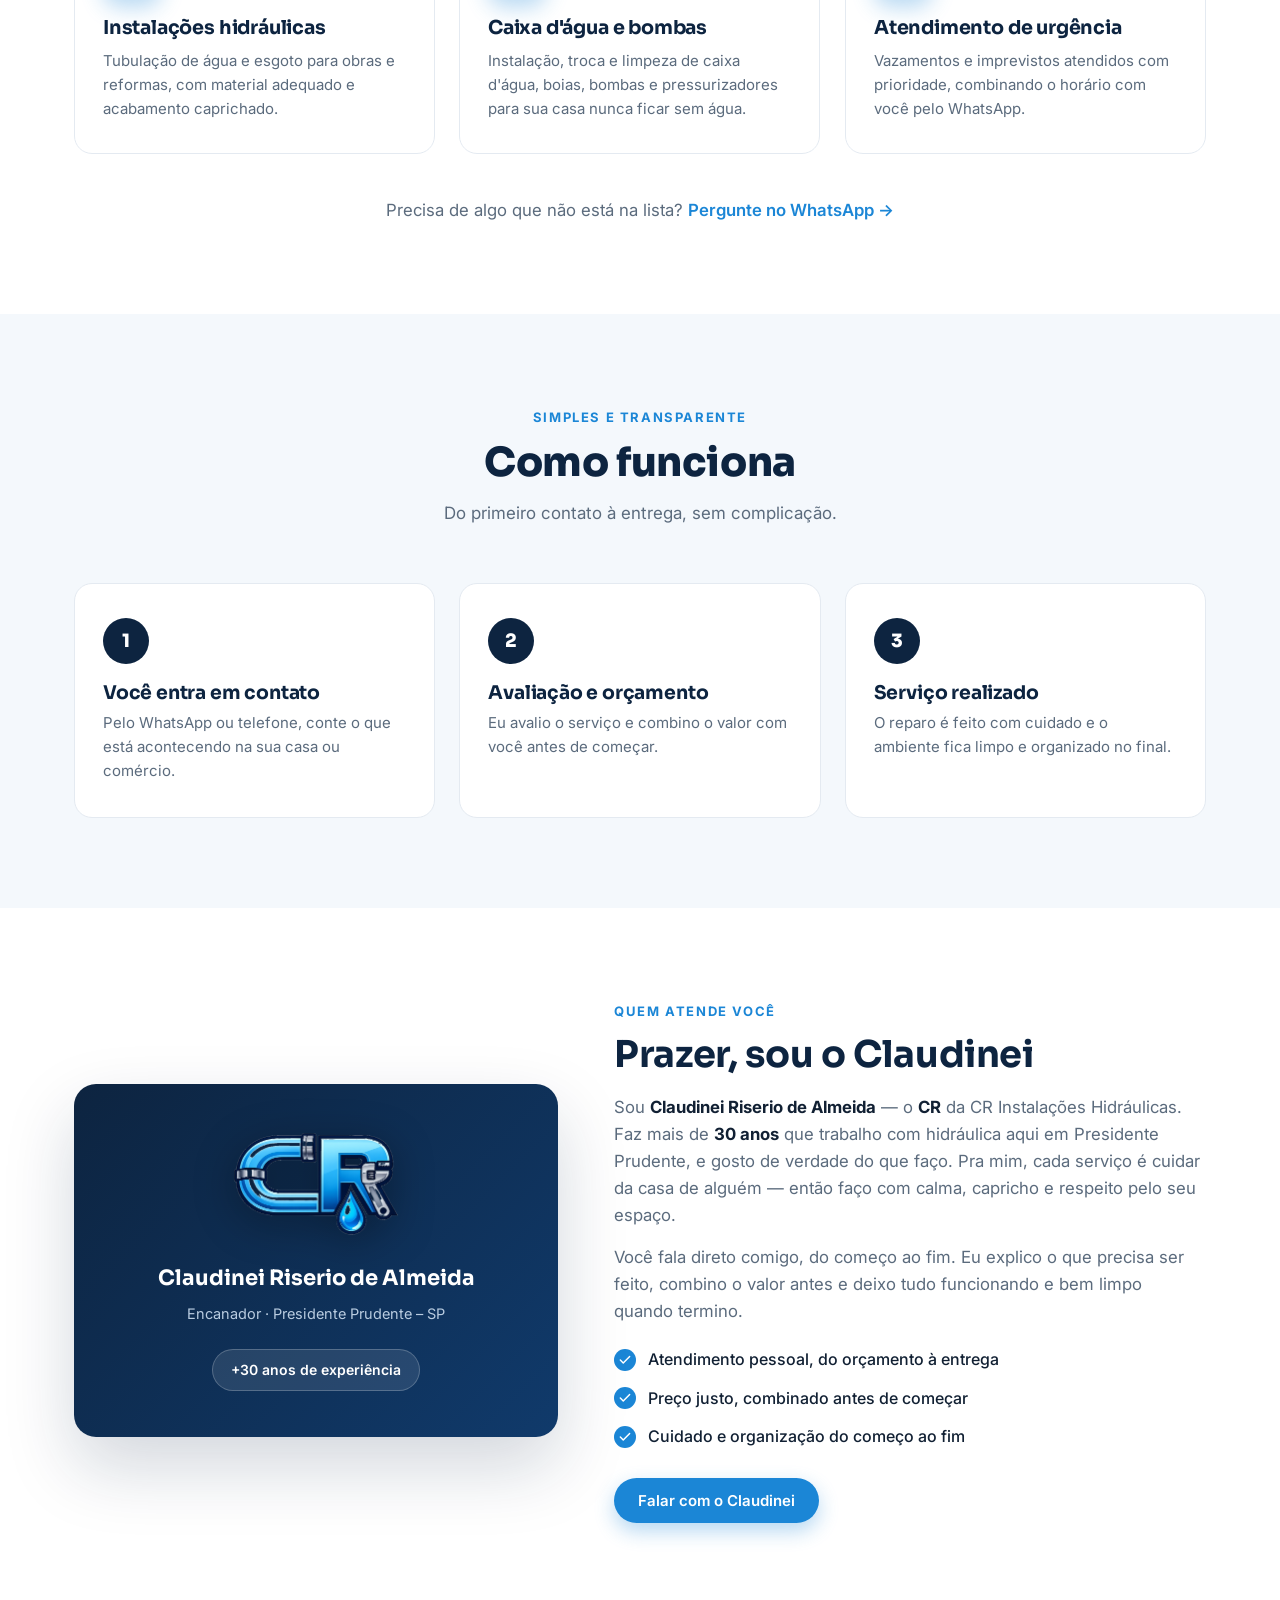
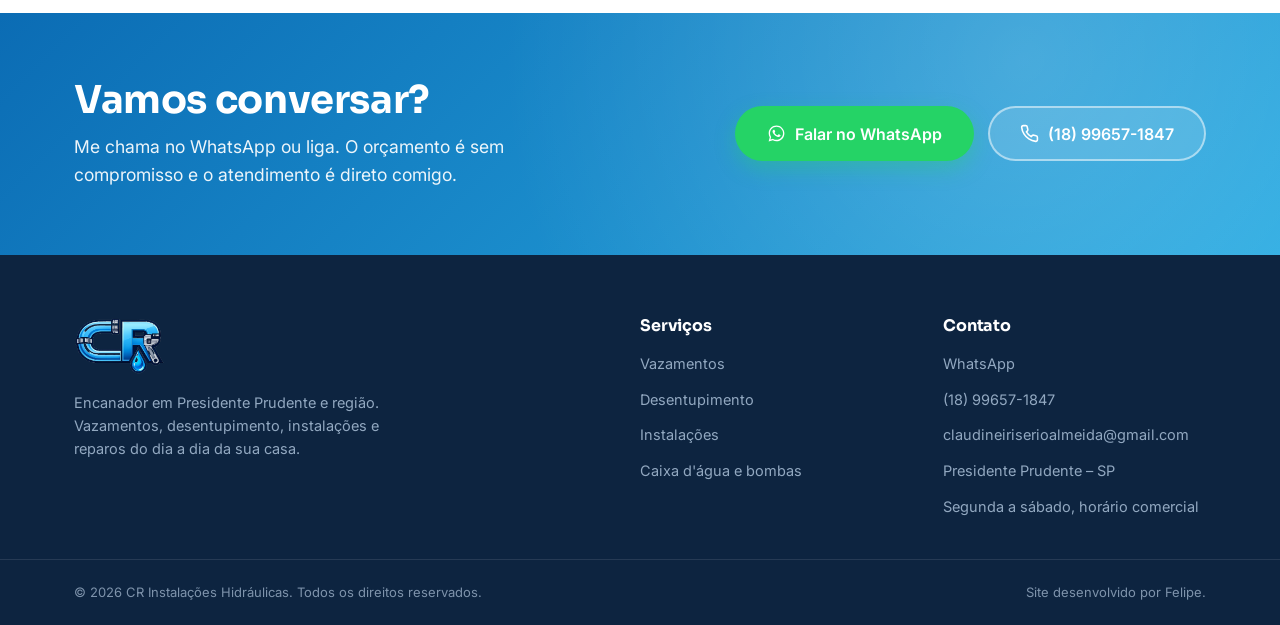
==== commit 3e2f83cb: "Hero: água escorrendo no "C" + logo em alta resolução - Remove a gota (estava feia) e mantém só o ef" ====
--- a/index.html
+++ b/index.html
@@ -91,7 +91,7 @@
   <header class="site-header" id="topo">
     <div class="container header-inner">
       <a href="#topo" class="brand" aria-label="CR Instalações Hidráulicas — início">
-        <img src="assets/logo.png" alt="Logo CR Instalações Hidráulicas" class="brand-logo" width="440" height="280" decoding="async" />
+        <img src="assets/logo.png" alt="Logo CR Instalações Hidráulicas" class="brand-logo" width="683" height="434" decoding="async" />
         <span class="brand-text">
           <strong>CR</strong>
           <small>Instalações Hidráulicas</small>
@@ -267,7 +267,7 @@
     <div class="container about-inner">
       <div class="about-media">
         <div class="about-card">
-          <img src="assets/logo.png" alt="CR Instalações Hidráulicas" class="about-card-logo" width="440" height="280" loading="lazy" decoding="async" />
+          <img src="assets/logo.png" alt="CR Instalações Hidráulicas" class="about-card-logo" width="683" height="434" loading="lazy" decoding="async" />
           <strong class="about-card-name">Claudinei Riserio de Almeida</strong>
           <span class="about-card-role">Encanador · Presidente Prudente – SP</span>
           <div class="about-card-badge">+30 anos de experiência</div>
@@ -321,7 +321,7 @@
   <footer class="site-footer">
     <div class="container footer-inner">
       <div class="footer-brand">
-        <img src="assets/logo.png" alt="CR Instalações Hidráulicas" class="footer-logo" width="440" height="280" loading="lazy" decoding="async" />
+        <img src="assets/logo.png" alt="CR Instalações Hidráulicas" class="footer-logo" width="683" height="434" loading="lazy" decoding="async" />
         <p>Encanador em Presidente Prudente e região. Vazamentos, desentupimento, instalações e reparos do dia a dia da sua casa.</p>
       </div>
       <div class="footer-col">
--- a/styles.css
+++ b/styles.css
@@ -153,35 +153,18 @@
   filter: blur(26px);
 }
 .hero-logo { position: relative; z-index: 1; width: 100%; height: auto; display: block; filter: drop-shadow(0 18px 40px rgba(0,0,0,.5)); }
-.c-flow, .drop-glow, .wrench-shine {
+/* água escorrendo dentro do cano em "C" (máscara só do C) */
+.c-flow {
   position: absolute; inset: 0; z-index: 2; pointer-events: none;
-  -webkit-mask-size: 100% 100%; mask-size: 100% 100%;
-  -webkit-mask-repeat: no-repeat; mask-repeat: no-repeat;
+  -webkit-mask: url(assets/c-mask.png) center / 100% 100% no-repeat;
+          mask: url(assets/c-mask.png) center / 100% 100% no-repeat;
   mix-blend-mode: screen;
-}
-/* água escorrendo dentro do cano em C */
-.c-flow {
-  -webkit-mask-image: url(assets/c-mask.png); mask-image: url(assets/c-mask.png);
-  background: linear-gradient(180deg, rgba(200,238,255,0) 38%, rgba(205,240,255,.8) 50%, rgba(200,238,255,0) 62%);
+  background: linear-gradient(180deg, rgba(200,238,255,0) 35%, rgba(205,240,255,.85) 50%, rgba(200,238,255,0) 65%);
   background-size: 100% 240%;
+  background-position: 0 -120%;
   animation: cflow 3s linear infinite;
 }
 @keyframes cflow { 0% { background-position: 0 -120%; } 100% { background-position: 0 120%; } }
-/* gota brilhando suavemente */
-.drop-glow {
-  -webkit-mask-image: url(assets/mask-drop.png); mask-image: url(assets/mask-drop.png);
-  background: radial-gradient(circle at 50% 42%, rgba(225,246,255,.95), rgba(225,246,255,0) 72%);
-  animation: dropGlow 2.4s ease-in-out infinite;
-}
-@keyframes dropGlow { 0%, 100% { opacity: .12; } 50% { opacity: .85; } }
-/* brilho metálico passando na chave */
-.wrench-shine {
-  -webkit-mask-image: url(assets/mask-wrench.png); mask-image: url(assets/mask-wrench.png);
-  background: linear-gradient(115deg, rgba(255,255,255,0) 42%, rgba(255,255,255,.85) 50%, rgba(255,255,255,0) 58%);
-  background-size: 260% 100%;
-  animation: wrenchShine 4.5s ease-in-out infinite;
-}
-@keyframes wrenchShine { 0% { background-position: 130% 0; } 55%, 100% { background-position: -50% 0; } }
 .hero-reflection {
   width: 90%; max-width: 400px; height: auto; margin-top: 0.5%;
   transform: scaleY(-1); opacity: .3;
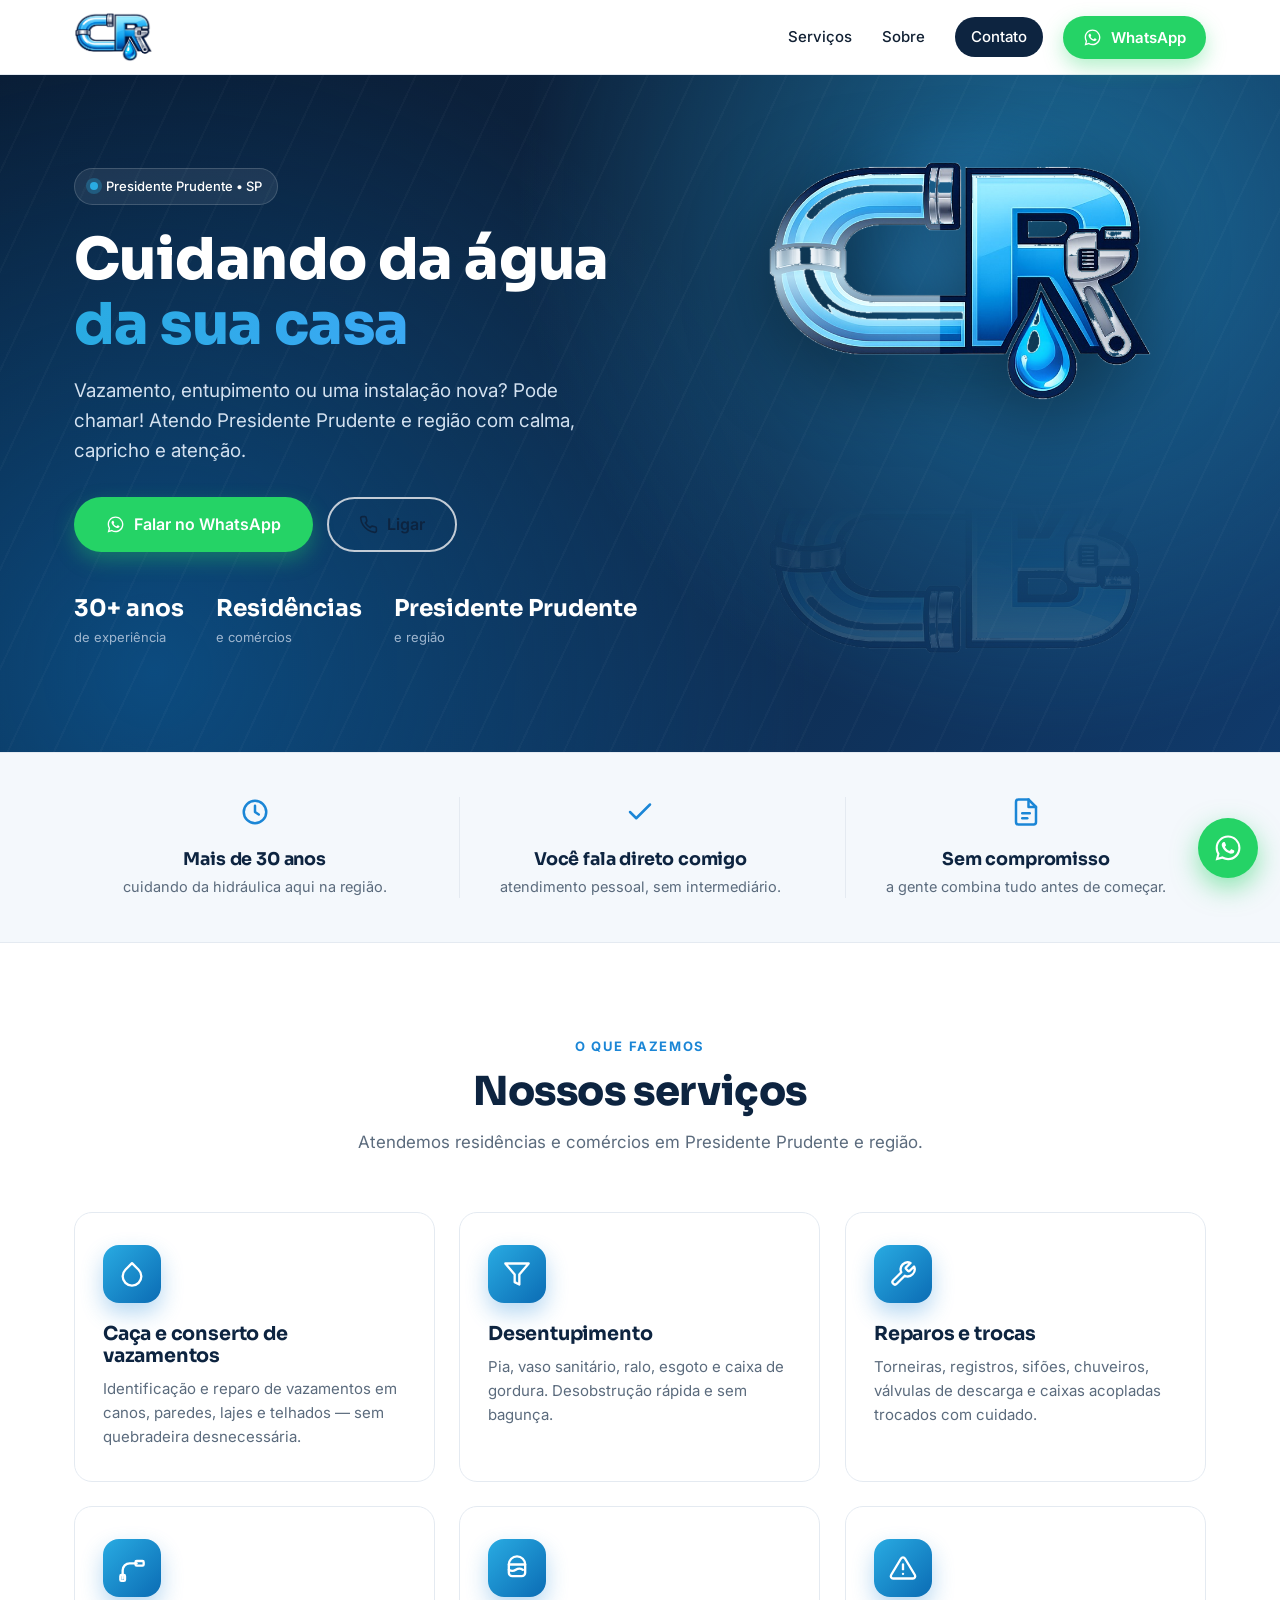
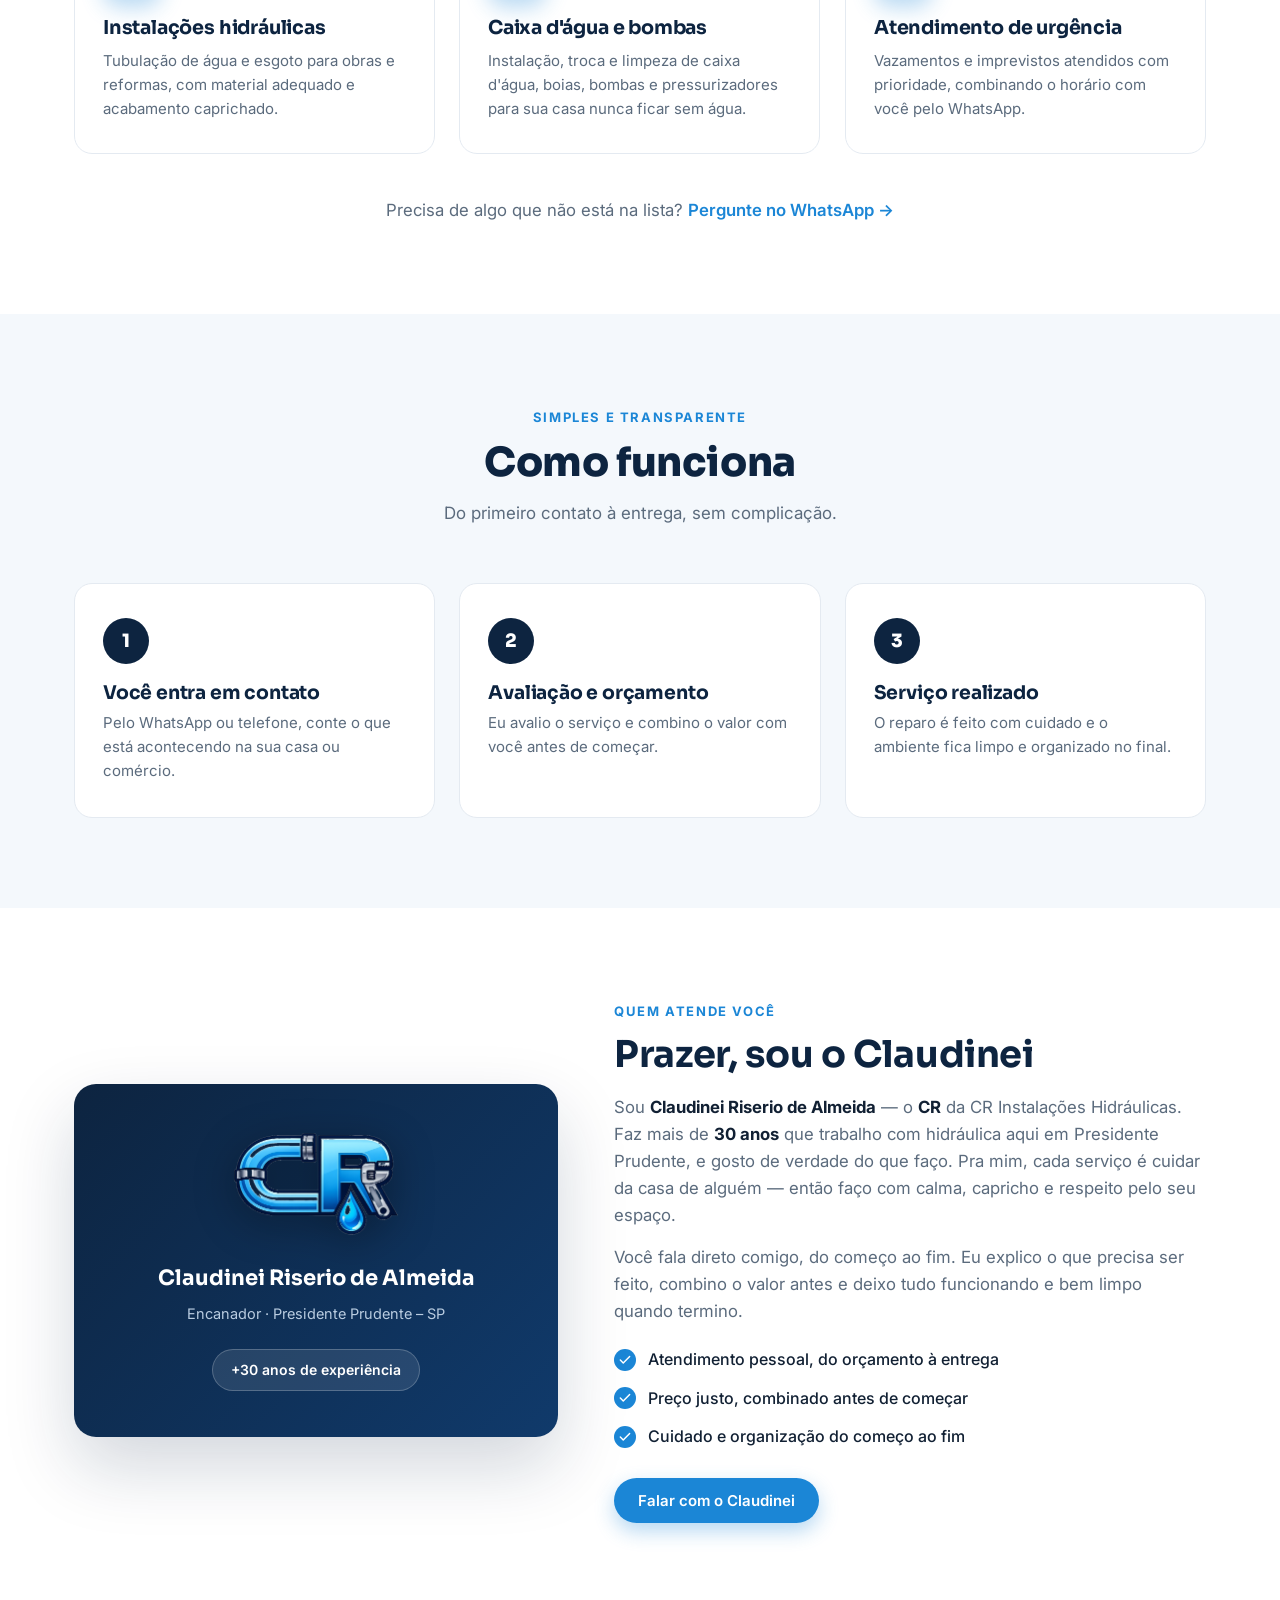
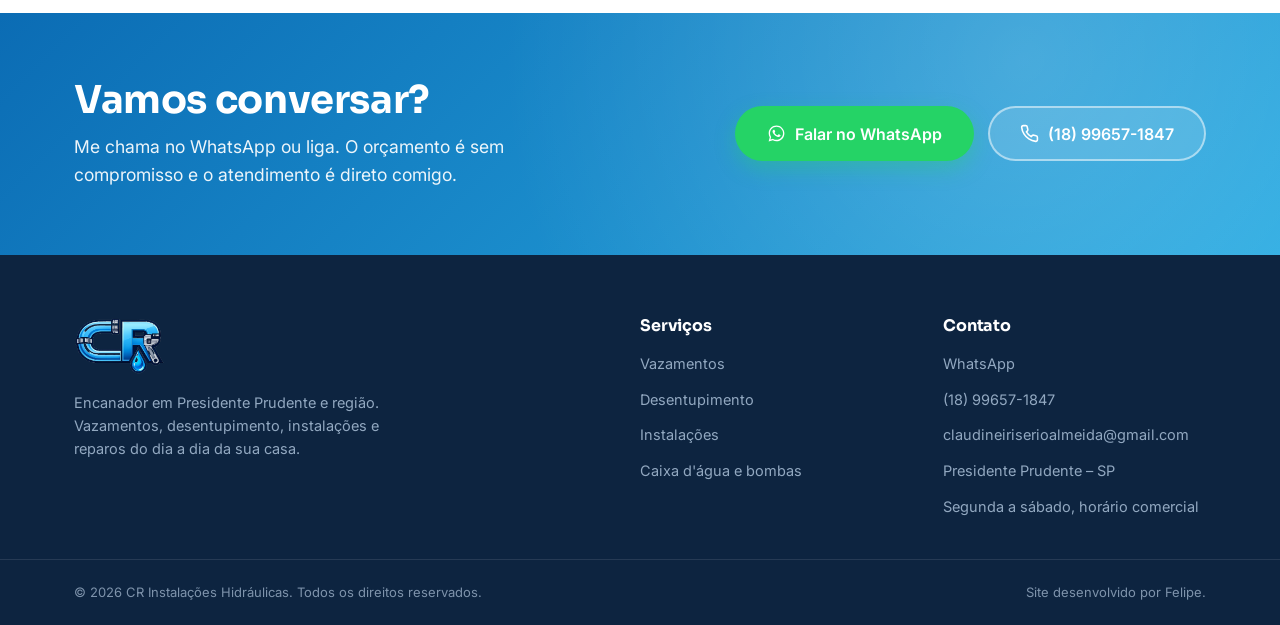
==== commit 29eebac2: "Mostra os brilhos da logo mesmo com 'reduzir movimento' + cache-bust no CSS - Reabilita c-flow/drop-" ====
--- a/index.html
+++ b/index.html
@@ -37,7 +37,7 @@
   <link rel="preconnect" href="https://fonts.googleapis.com" />
   <link rel="preconnect" href="https://fonts.gstatic.com" crossorigin />
   <link href="https://fonts.googleapis.com/css2?family=Inter:wght@400;500;600;700;800&family=Sora:wght@600;700;800&display=swap" rel="stylesheet" />
-  <link rel="stylesheet" href="styles.css" />
+  <link rel="stylesheet" href="styles.css?v=2" />
 
   <!-- Dados estruturados: ajudam o Google a entender o negócio (SEO local) -->
   <script type="application/ld+json">
--- a/styles.css
+++ b/styles.css
@@ -153,18 +153,37 @@
   filter: blur(26px);
 }
 .hero-logo { position: relative; z-index: 1; width: 100%; height: auto; display: block; filter: drop-shadow(0 18px 40px rgba(0,0,0,.5)); }
-/* água escorrendo dentro do cano em "C" (máscara só do C) */
+/* efeitos animados mascarados sobre a logo (cada um na forma da sua peça) */
+.c-flow, .drop-glow, .wrench-shine {
+  position: absolute; inset: 0; z-index: 2; pointer-events: none; mix-blend-mode: screen;
+  -webkit-mask-repeat: no-repeat; mask-repeat: no-repeat;
+  -webkit-mask-size: 100% 100%; mask-size: 100% 100%;
+  -webkit-mask-position: center; mask-position: center;
+}
+/* água escorrendo dentro do cano em "C" */
 .c-flow {
-  position: absolute; inset: 0; z-index: 2; pointer-events: none;
-  -webkit-mask: url(assets/c-mask.png) center / 100% 100% no-repeat;
-          mask: url(assets/c-mask.png) center / 100% 100% no-repeat;
-  mix-blend-mode: screen;
+  -webkit-mask-image: url(assets/c-mask.png); mask-image: url(assets/c-mask.png);
   background: linear-gradient(180deg, rgba(200,238,255,0) 35%, rgba(205,240,255,.85) 50%, rgba(200,238,255,0) 65%);
-  background-size: 100% 240%;
-  background-position: 0 -120%;
+  background-size: 100% 240%; background-position: 0 -120%;
   animation: cflow 3s linear infinite;
 }
 @keyframes cflow { 0% { background-position: 0 -120%; } 100% { background-position: 0 120%; } }
+/* gota da logo brilhando suavemente */
+.drop-glow {
+  -webkit-mask-image: url(assets/mask-drop.png); mask-image: url(assets/mask-drop.png);
+  background: radial-gradient(circle at 50% 40%, rgba(228,247,255,.95), rgba(170,225,255,.25) 58%, transparent 74%);
+  opacity: .15;
+  animation: dropGlow 2.6s ease-in-out infinite;
+}
+@keyframes dropGlow { 0%, 100% { opacity: .12; } 50% { opacity: .82; } }
+/* reflexo metálico varrendo a chave do "R" */
+.wrench-shine {
+  -webkit-mask-image: url(assets/mask-wrench.png); mask-image: url(assets/mask-wrench.png);
+  background: linear-gradient(115deg, rgba(255,255,255,0) 40%, rgba(255,255,255,.9) 50%, rgba(255,255,255,0) 60%);
+  background-size: 260% 100%; background-position: 130% 0;
+  animation: wrenchShine 4.8s ease-in-out infinite;
+}
+@keyframes wrenchShine { 0% { background-position: 130% 0; } 55%, 100% { background-position: -60% 0; } }
 .hero-reflection {
   width: 90%; max-width: 400px; height: auto; margin-top: 0.5%;
   transform: scaleY(-1); opacity: .3;
@@ -328,4 +347,8 @@
 
 @media (prefers-reduced-motion: reduce) {
   *, *::before, *::after { animation: none !important; transition: none !important; scroll-behavior: auto !important; }
-}
+  /* brilhos da logo são decorativos e suaves (sem movimento brusco) — mantidos */
+  .c-flow       { animation: cflow 3s linear infinite !important; }
+  .drop-glow    { animation: dropGlow 2.6s ease-in-out infinite !important; }
+  .wrench-shine { animation: wrenchShine 4.8s ease-in-out infinite !important; }
+}
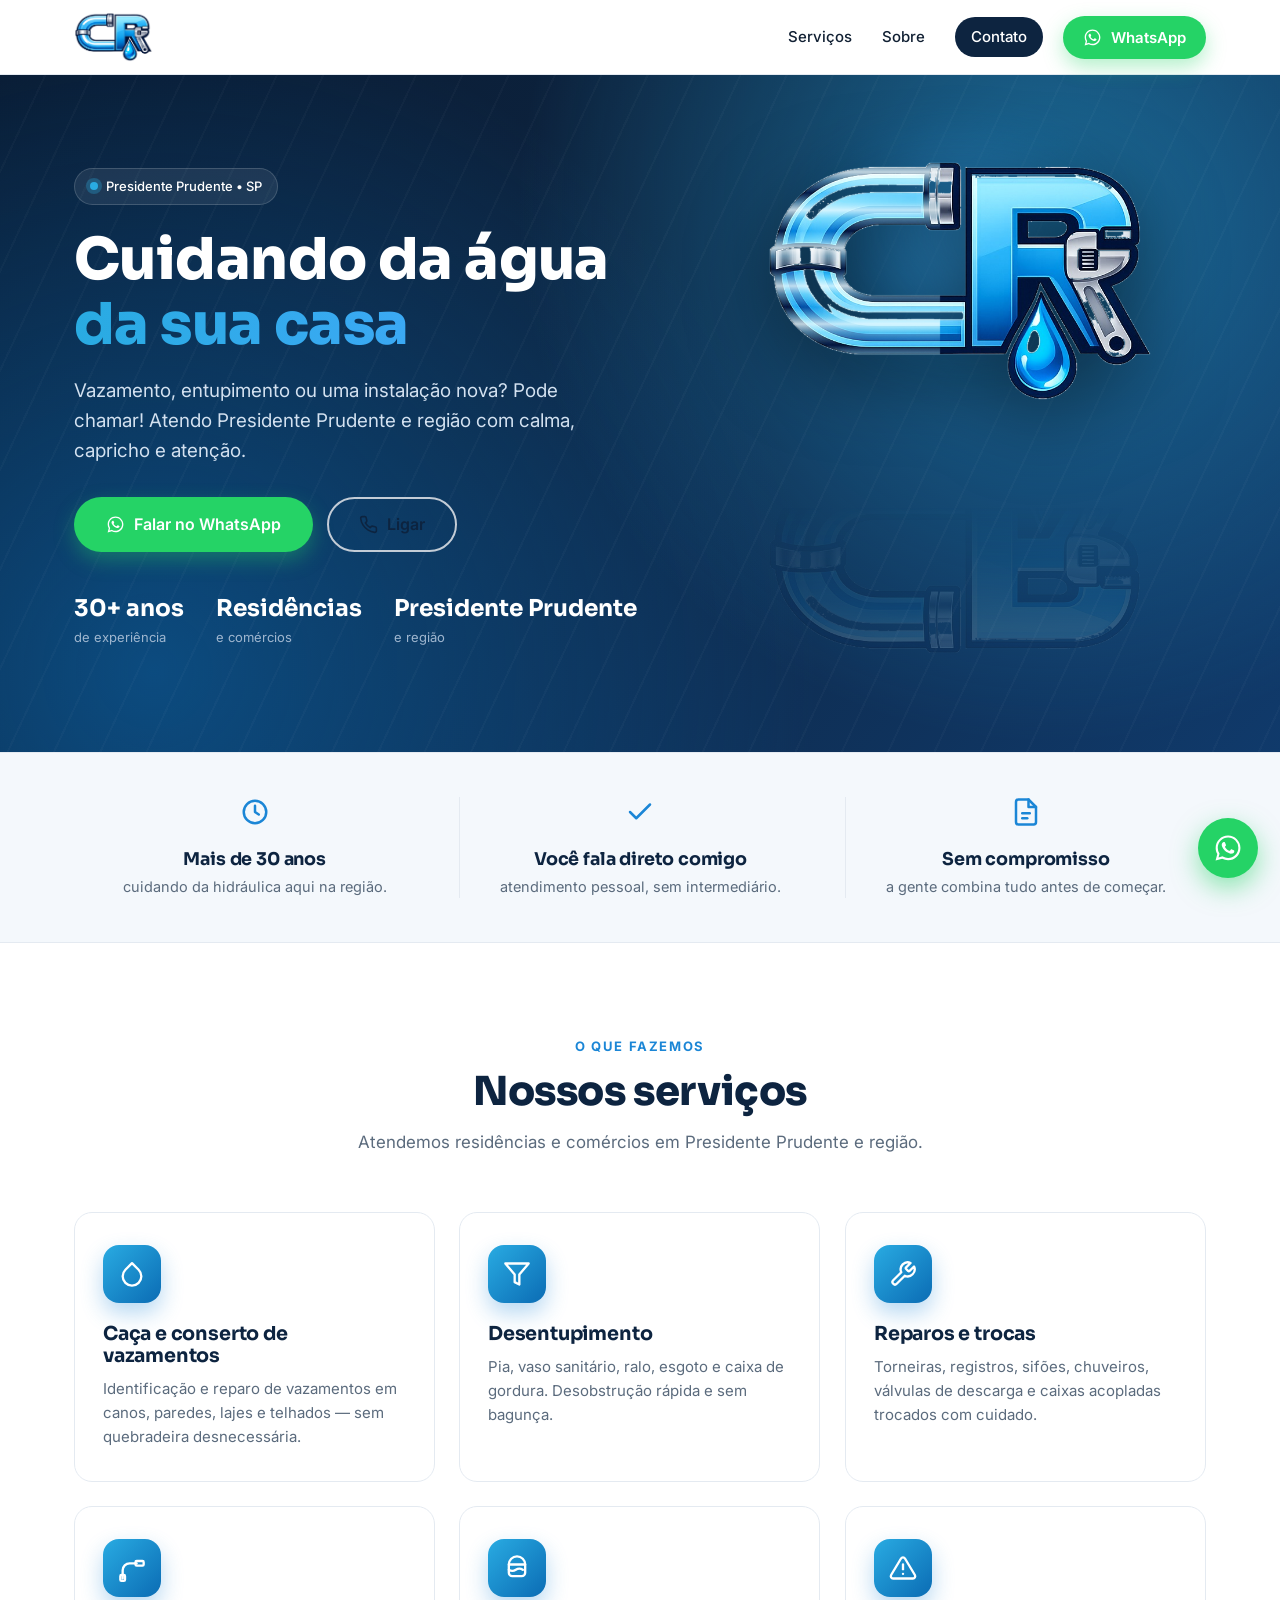
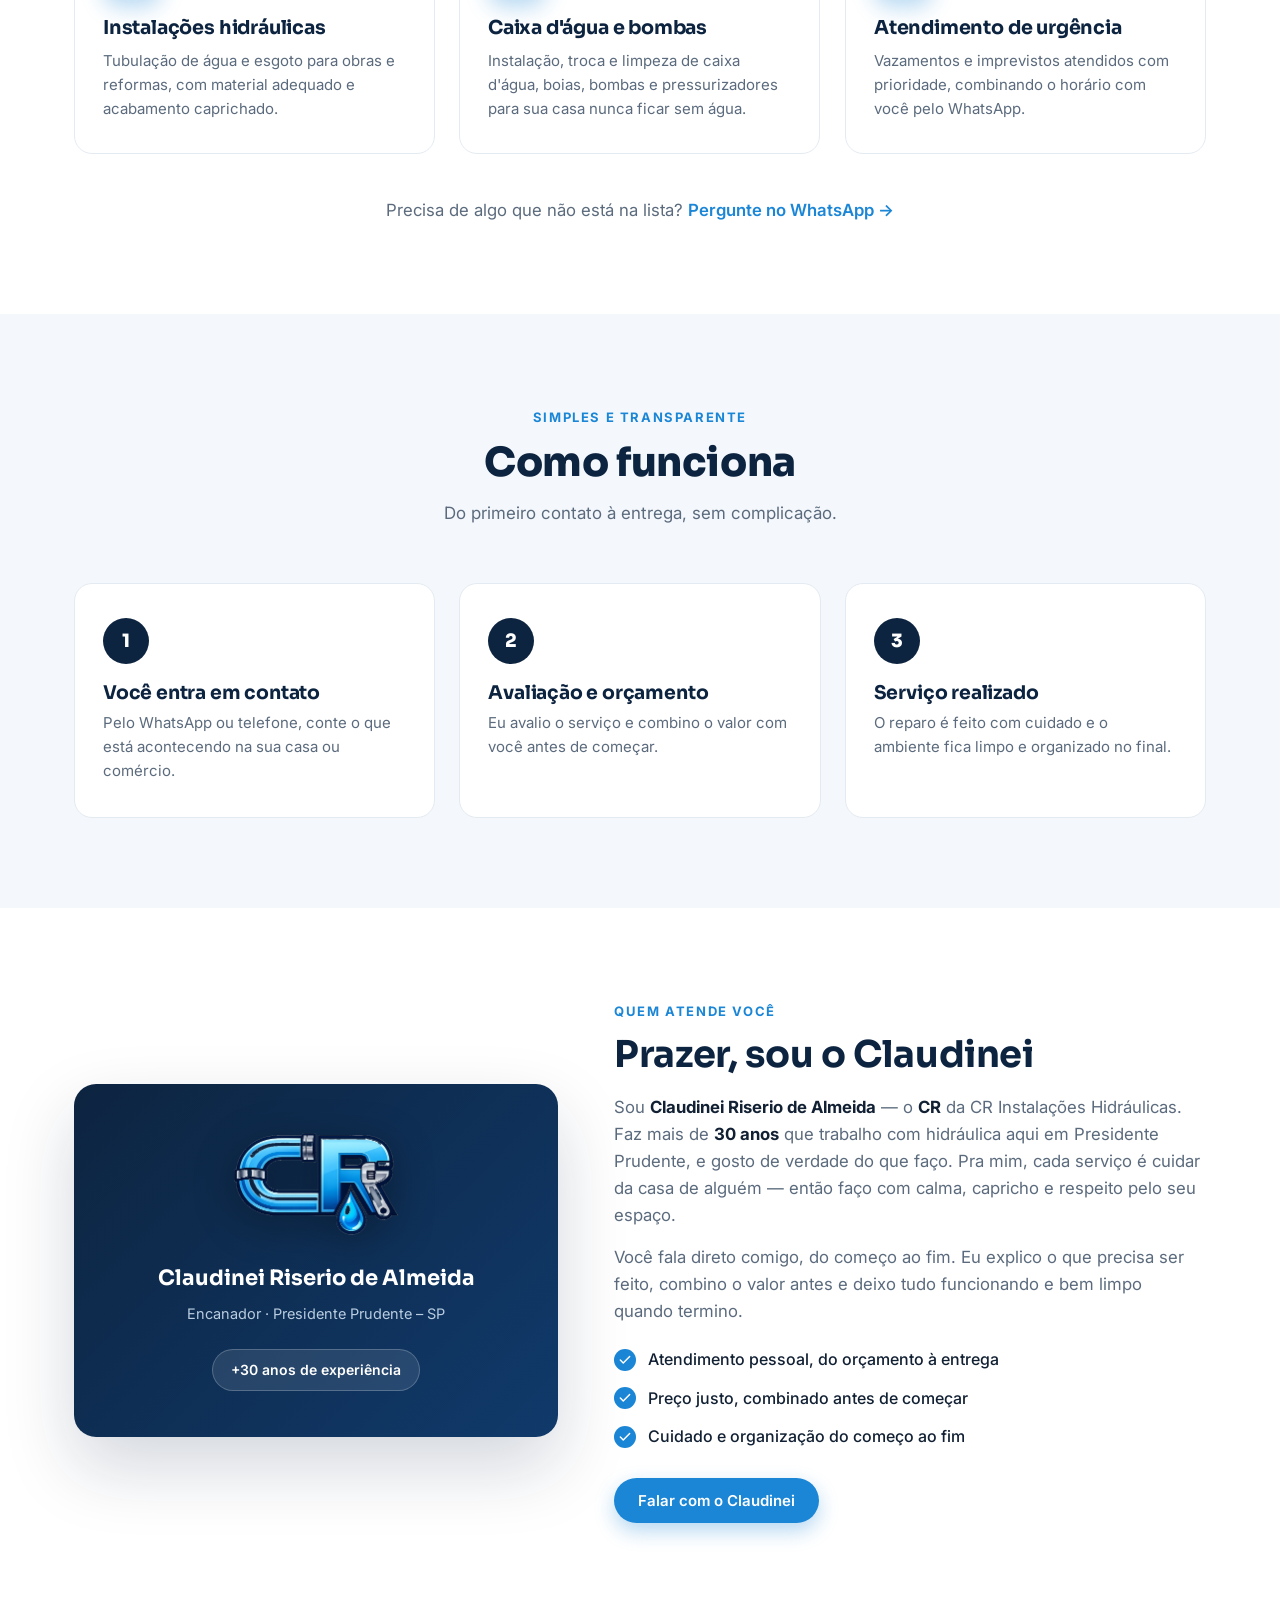
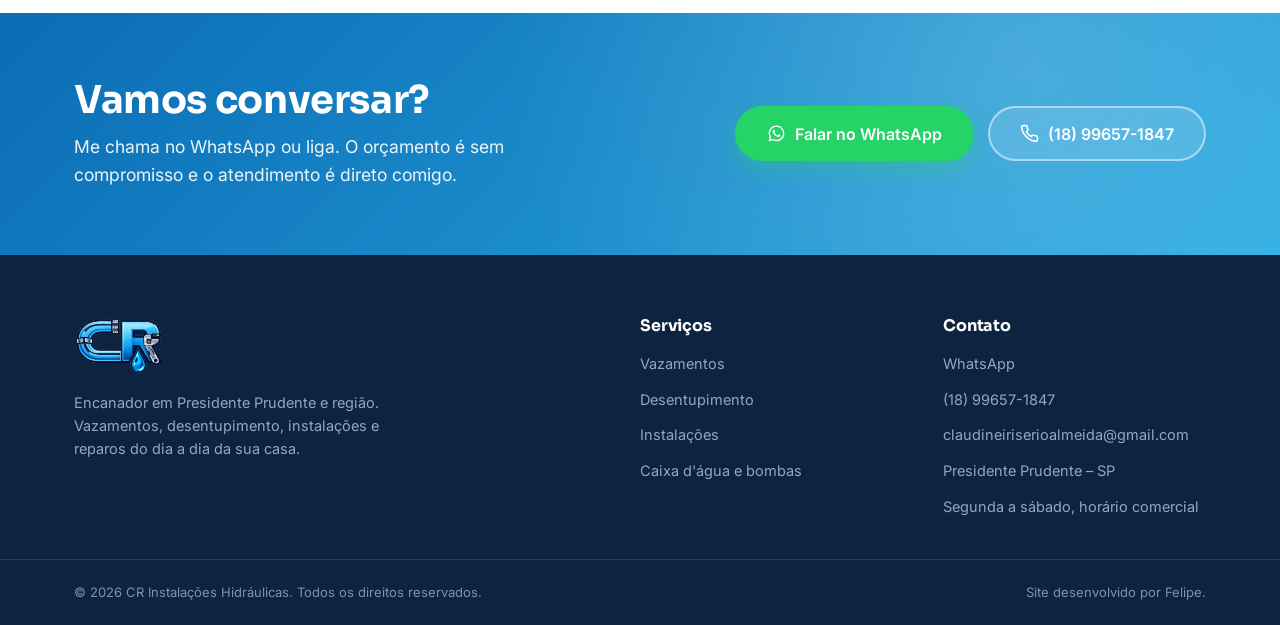
==== commit 0331fe51: "Logo: corrige brilhos comidos + só água corrente no C - Reprocessa a logo preservando os brilhos bra" ====
--- a/index.html
+++ b/index.html
@@ -37,7 +37,7 @@
   <link rel="preconnect" href="https://fonts.googleapis.com" />
   <link rel="preconnect" href="https://fonts.gstatic.com" crossorigin />
   <link href="https://fonts.googleapis.com/css2?family=Inter:wght@400;500;600;700;800&family=Sora:wght@600;700;800&display=swap" rel="stylesheet" />
-  <link rel="stylesheet" href="styles.css?v=2" />
+  <link rel="stylesheet" href="styles.css?v=3" />
 
   <!-- Dados estruturados: ajudam o Google a entender o negócio (SEO local) -->
   <script type="application/ld+json">
@@ -150,8 +150,6 @@
             <div class="visual-glow" aria-hidden="true"></div>
             <img src="assets/logo.png" alt="CR Instalações Hidráulicas" class="hero-logo" width="683" height="434" decoding="async" />
             <div class="c-flow" aria-hidden="true"></div>
-            <div class="drop-glow" aria-hidden="true"></div>
-            <div class="wrench-shine" aria-hidden="true"></div>
           </div>
           <img src="assets/logo.png" alt="" aria-hidden="true" class="hero-reflection" width="683" height="434" decoding="async" />
         </div>
--- a/styles.css
+++ b/styles.css
@@ -153,37 +153,21 @@
   filter: blur(26px);
 }
 .hero-logo { position: relative; z-index: 1; width: 100%; height: auto; display: block; filter: drop-shadow(0 18px 40px rgba(0,0,0,.5)); }
-/* efeitos animados mascarados sobre a logo (cada um na forma da sua peça) */
-.c-flow, .drop-glow, .wrench-shine {
+/* água corrente dentro do cano em "C" (máscara só do C) */
+.c-flow {
   position: absolute; inset: 0; z-index: 2; pointer-events: none; mix-blend-mode: screen;
-  -webkit-mask-repeat: no-repeat; mask-repeat: no-repeat;
-  -webkit-mask-size: 100% 100%; mask-size: 100% 100%;
-  -webkit-mask-position: center; mask-position: center;
-}
-/* água escorrendo dentro do cano em "C" */
-.c-flow {
-  -webkit-mask-image: url(assets/c-mask.png); mask-image: url(assets/c-mask.png);
-  background: linear-gradient(180deg, rgba(200,238,255,0) 35%, rgba(205,240,255,.85) 50%, rgba(200,238,255,0) 65%);
-  background-size: 100% 240%; background-position: 0 -120%;
-  animation: cflow 3s linear infinite;
-}
-@keyframes cflow { 0% { background-position: 0 -120%; } 100% { background-position: 0 120%; } }
-/* gota da logo brilhando suavemente */
-.drop-glow {
-  -webkit-mask-image: url(assets/mask-drop.png); mask-image: url(assets/mask-drop.png);
-  background: radial-gradient(circle at 50% 40%, rgba(228,247,255,.95), rgba(170,225,255,.25) 58%, transparent 74%);
-  opacity: .15;
-  animation: dropGlow 2.6s ease-in-out infinite;
-}
-@keyframes dropGlow { 0%, 100% { opacity: .12; } 50% { opacity: .82; } }
-/* reflexo metálico varrendo a chave do "R" */
-.wrench-shine {
-  -webkit-mask-image: url(assets/mask-wrench.png); mask-image: url(assets/mask-wrench.png);
-  background: linear-gradient(115deg, rgba(255,255,255,0) 40%, rgba(255,255,255,.9) 50%, rgba(255,255,255,0) 60%);
-  background-size: 260% 100%; background-position: 130% 0;
-  animation: wrenchShine 4.8s ease-in-out infinite;
-}
-@keyframes wrenchShine { 0% { background-position: 130% 0; } 55%, 100% { background-position: -60% 0; } }
+  -webkit-mask: url(assets/c-mask.png) center / 100% 100% no-repeat;
+          mask: url(assets/c-mask.png) center / 100% 100% no-repeat;
+  background: repeating-linear-gradient(180deg,
+      rgba(120,210,255,0)   0,
+      rgba(150,225,255,.5)  9px,
+      rgba(232,250,255,.82) 17px,
+      rgba(150,225,255,.5)  25px,
+      rgba(120,210,255,0)   38px);
+  background-size: 100% 76px;
+  animation: cflow 1.25s linear infinite;
+}
+@keyframes cflow { to { background-position: 0 76px; } }
 .hero-reflection {
   width: 90%; max-width: 400px; height: auto; margin-top: 0.5%;
   transform: scaleY(-1); opacity: .3;
@@ -347,8 +331,6 @@
 
 @media (prefers-reduced-motion: reduce) {
   *, *::before, *::after { animation: none !important; transition: none !important; scroll-behavior: auto !important; }
-  /* brilhos da logo são decorativos e suaves (sem movimento brusco) — mantidos */
-  .c-flow       { animation: cflow 3s linear infinite !important; }
-  .drop-glow    { animation: dropGlow 2.6s ease-in-out infinite !important; }
-  .wrench-shine { animation: wrenchShine 4.8s ease-in-out infinite !important; }
-}
+  /* a água corrente no "C" é decorativa e suave — mantida */
+  .c-flow { animation: cflow 1.25s linear infinite !important; }
+}
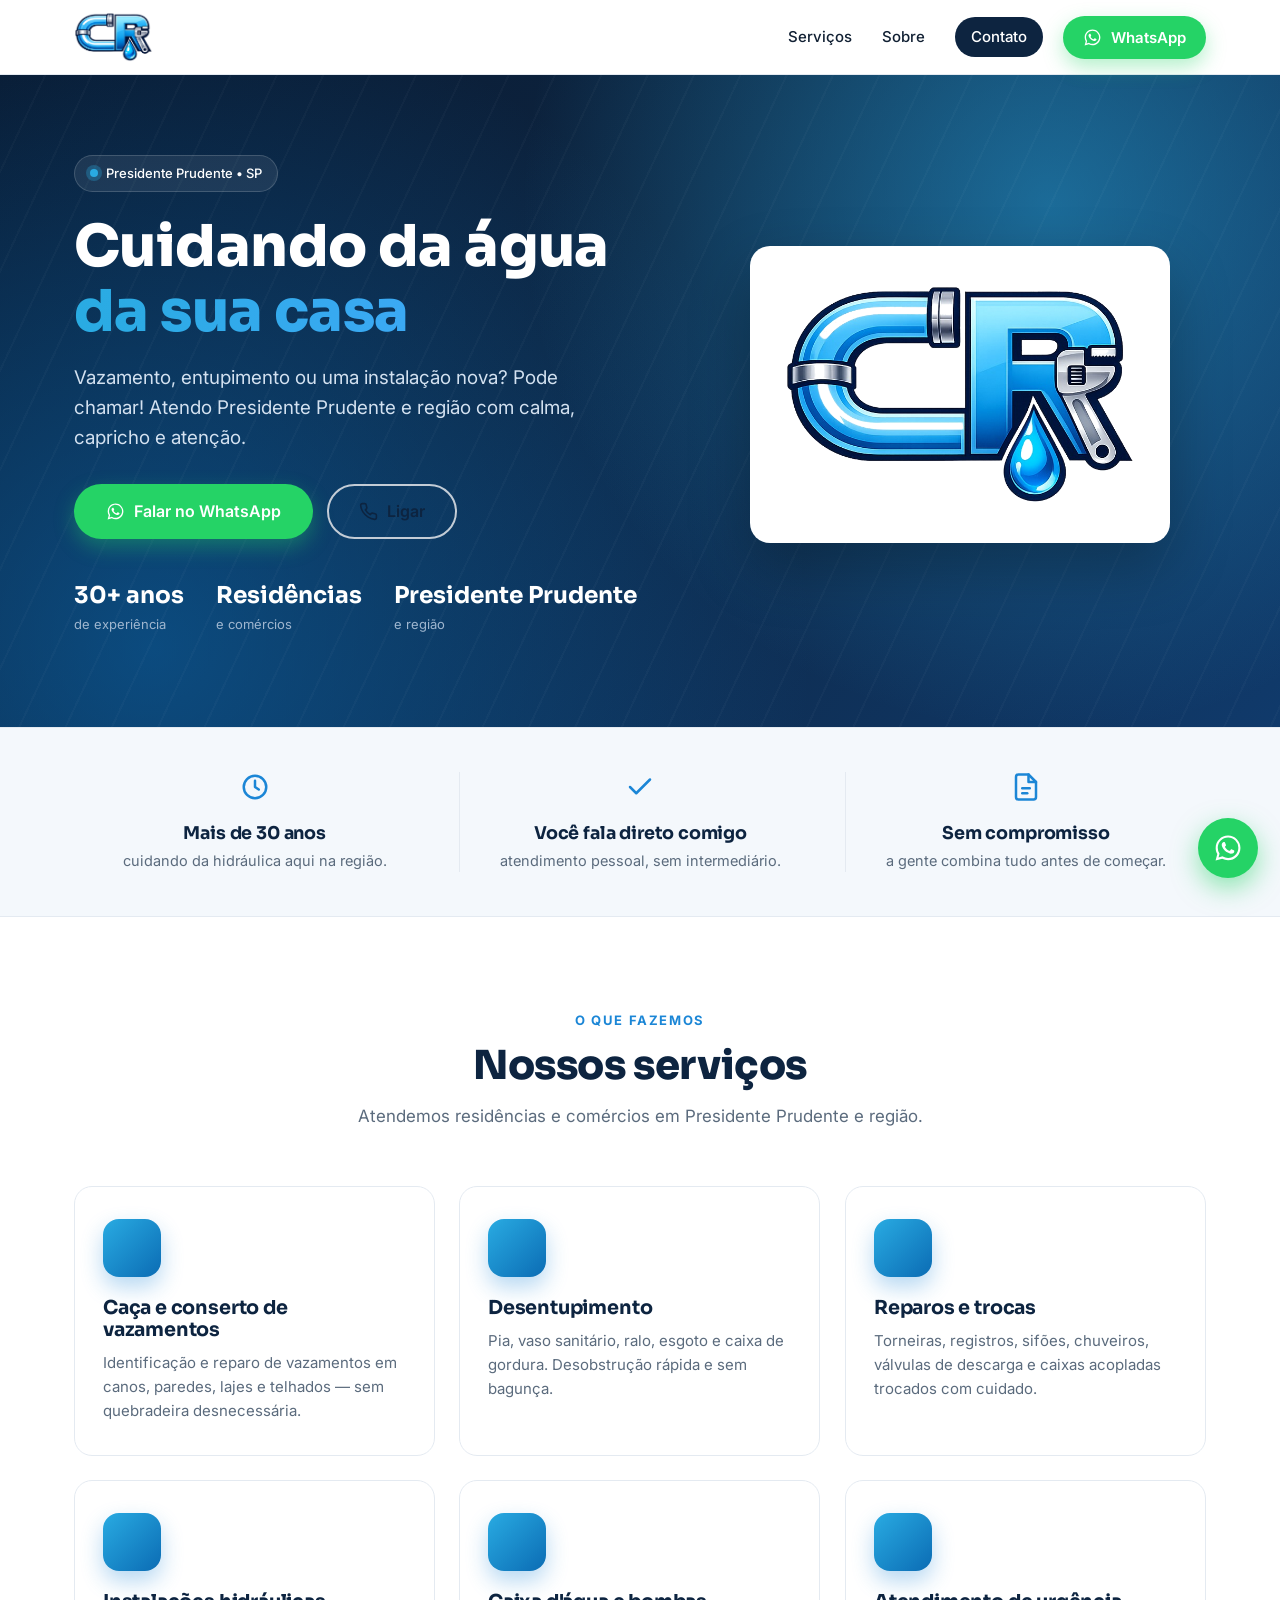
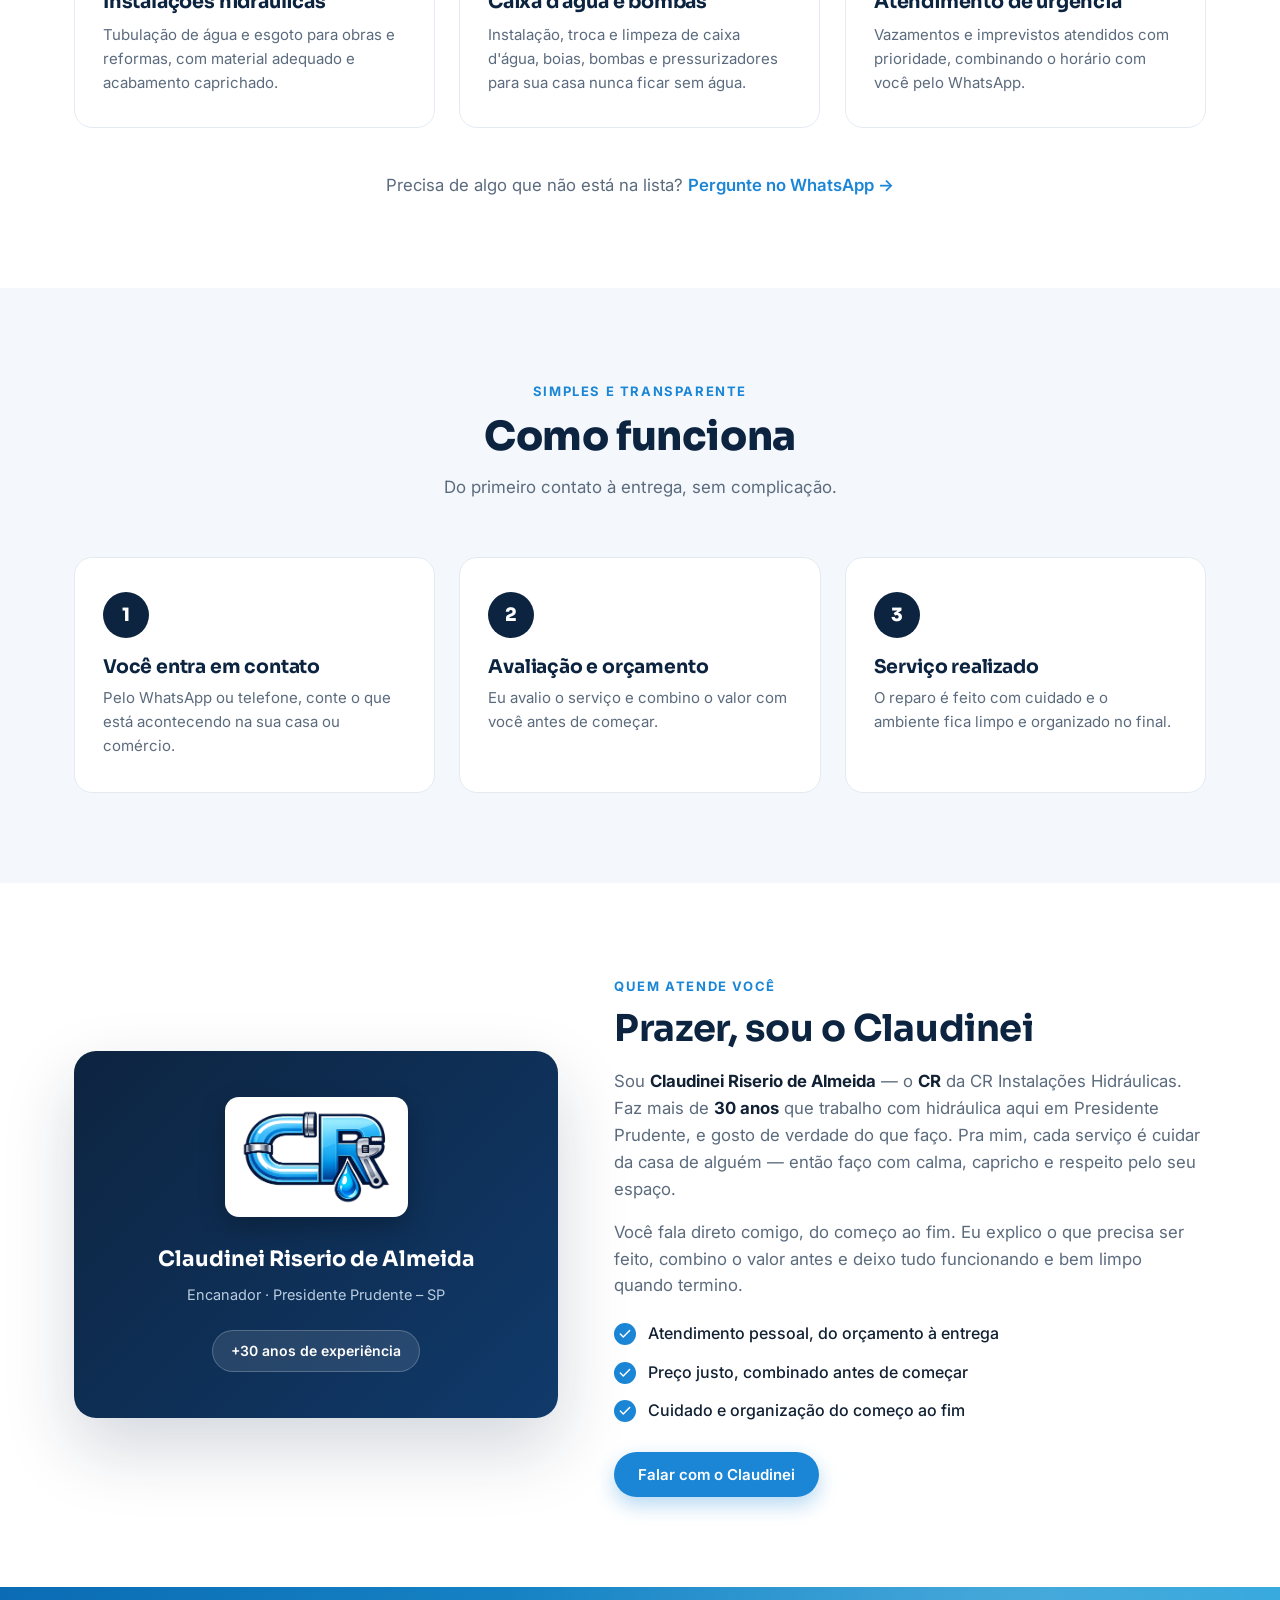
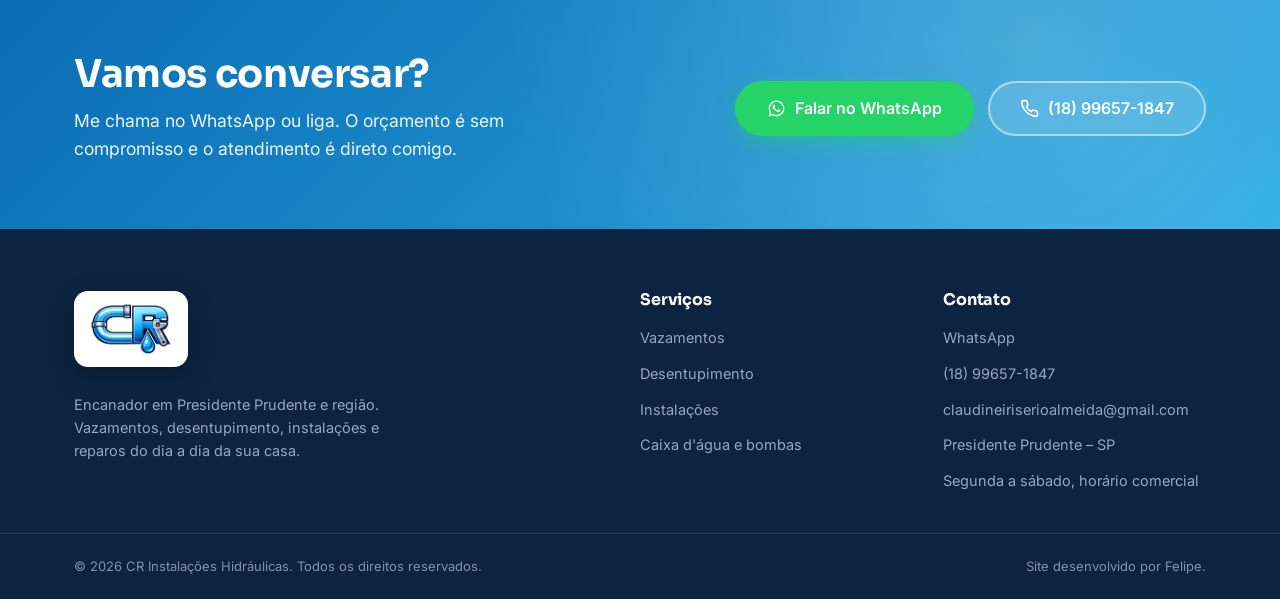
==== commit 4afce27b: "Logo em cartão branco, sem efeitos — idêntica à original - Remove todos os efeitos de água (água cor" ====
--- a/index.html
+++ b/index.html
@@ -37,7 +37,7 @@
   <link rel="preconnect" href="https://fonts.googleapis.com" />
   <link rel="preconnect" href="https://fonts.gstatic.com" crossorigin />
   <link href="https://fonts.googleapis.com/css2?family=Inter:wght@400;500;600;700;800&family=Sora:wght@600;700;800&display=swap" rel="stylesheet" />
-  <link rel="stylesheet" href="styles.css?v=3" />
+  <link rel="stylesheet" href="styles.css?v=4" />
 
   <!-- Dados estruturados: ajudam o Google a entender o negócio (SEO local) -->
   <script type="application/ld+json">
@@ -143,15 +143,10 @@
         </ul>
       </div>
 
-      <!-- Logo refletida na água, com água correndo dentro do cano em C -->
+      <!-- Logo em cartão branco (idêntica à original, sem sombra) -->
       <div class="hero-visual">
-        <div class="water-scene">
-          <div class="logo-wrap">
-            <div class="visual-glow" aria-hidden="true"></div>
-            <img src="assets/logo.png" alt="CR Instalações Hidráulicas" class="hero-logo" width="683" height="434" decoding="async" />
-            <div class="c-flow" aria-hidden="true"></div>
-          </div>
-          <img src="assets/logo.png" alt="" aria-hidden="true" class="hero-reflection" width="683" height="434" decoding="async" />
+        <div class="logo-plate">
+          <img src="assets/logo.png" alt="CR Instalações Hidráulicas" class="hero-logo" width="683" height="434" decoding="async" />
         </div>
       </div>
     </div>
@@ -265,7 +260,7 @@
     <div class="container about-inner">
       <div class="about-media">
         <div class="about-card">
-          <img src="assets/logo.png" alt="CR Instalações Hidráulicas" class="about-card-logo" width="683" height="434" loading="lazy" decoding="async" />
+          <span class="logo-plate-sm"><img src="assets/logo.png" alt="CR Instalações Hidráulicas" class="about-card-logo" width="683" height="434" loading="lazy" decoding="async" /></span>
           <strong class="about-card-name">Claudinei Riserio de Almeida</strong>
           <span class="about-card-role">Encanador · Presidente Prudente – SP</span>
           <div class="about-card-badge">+30 anos de experiência</div>
@@ -319,7 +314,7 @@
   <footer class="site-footer">
     <div class="container footer-inner">
       <div class="footer-brand">
-        <img src="assets/logo.png" alt="CR Instalações Hidráulicas" class="footer-logo" width="683" height="434" loading="lazy" decoding="async" />
+        <span class="logo-plate-sm"><img src="assets/logo.png" alt="CR Instalações Hidráulicas" class="footer-logo" width="683" height="434" loading="lazy" decoding="async" /></span>
         <p>Encanador em Presidente Prudente e região. Vazamentos, desentupimento, instalações e reparos do dia a dia da sua casa.</p>
       </div>
       <div class="footer-col">
--- a/styles.css
+++ b/styles.css
@@ -143,37 +143,13 @@
 .hero-trust strong { font-family: var(--font-head); font-size: 1.45rem; color: #fff; }
 .hero-trust span { font-size: 13px; color: #9fb6cf; }
 
-/* Cena 3D (bolha de água) */
-.hero-visual { position: relative; max-width: 440px; width: 100%; margin: 0 auto; display: grid; place-items: center; }
-.water-scene { position: relative; width: 100%; display: flex; flex-direction: column; align-items: center; }
-.logo-wrap { position: relative; width: 90%; max-width: 400px; }
-.visual-glow {
-  position: absolute; top: -6%; left: 4%; right: 4%; height: 88%; border-radius: 50%; z-index: 0;
-  background: radial-gradient(circle at 50% 45%, rgba(59,169,244,.6), rgba(11,108,180,.18) 55%, transparent 72%);
-  filter: blur(26px);
-}
-.hero-logo { position: relative; z-index: 1; width: 100%; height: auto; display: block; filter: drop-shadow(0 18px 40px rgba(0,0,0,.5)); }
-/* água corrente dentro do cano em "C" (máscara só do C) */
-.c-flow {
-  position: absolute; inset: 0; z-index: 2; pointer-events: none; mix-blend-mode: screen;
-  -webkit-mask: url(assets/c-mask.png) center / 100% 100% no-repeat;
-          mask: url(assets/c-mask.png) center / 100% 100% no-repeat;
-  background: repeating-linear-gradient(180deg,
-      rgba(120,210,255,0)   0,
-      rgba(150,225,255,.5)  9px,
-      rgba(232,250,255,.82) 17px,
-      rgba(150,225,255,.5)  25px,
-      rgba(120,210,255,0)   38px);
-  background-size: 100% 76px;
-  animation: cflow 1.25s linear infinite;
-}
-@keyframes cflow { to { background-position: 0 76px; } }
-.hero-reflection {
-  width: 90%; max-width: 400px; height: auto; margin-top: 0.5%;
-  transform: scaleY(-1); opacity: .3;
-  -webkit-mask-image: linear-gradient(to bottom, rgba(0,0,0,.6), transparent 62%);
-          mask-image: linear-gradient(to bottom, rgba(0,0,0,.6), transparent 62%);
-}
+/* Logo em cartão branco (sobre fundo escuro fica idêntica à original, sem sombra) */
+.hero-visual { position: relative; max-width: 420px; width: 100%; margin: 0 auto; }
+.logo-plate { background: #fff; border-radius: 20px; box-shadow: 0 24px 60px rgba(0,0,0,.28); padding: 34px 30px; }
+.hero-logo { width: 100%; height: auto; display: block; }
+/* versão pequena do cartão (sobre / rodapé) */
+.logo-plate-sm { display: inline-block; background: #fff; border-radius: 14px; box-shadow: 0 10px 26px rgba(0,0,0,.25); padding: 12px 16px; margin-bottom: 18px; }
+.logo-plate-sm img { display: block; }
 
 /* ---------- Faixa de confiança ---------- */
 .trust-band { background: var(--bg-alt); border-top: 1px solid var(--line); border-bottom: 1px solid var(--line); }
@@ -226,7 +202,7 @@
   position: relative; border-radius: 22px; overflow: hidden; box-shadow: var(--shadow-lg);
   background: linear-gradient(135deg, #0d2440, #103a6b); padding: 46px 32px; text-align: center;
 }
-.about-card-logo { width: auto; max-height: 108px; margin: 0 auto 24px; filter: drop-shadow(0 8px 20px rgba(0,0,0,.35)); }
+.about-card-logo { width: auto; max-height: 96px; }
 .about-card-name { display: block; font-family: var(--font-head); font-size: 1.32rem; color: #fff; margin-bottom: 6px; }
 .about-card-role { display: block; color: #b9cce0; font-size: 14.5px; margin-bottom: 24px; }
 .about-card-badge {
@@ -251,7 +227,7 @@
 /* ---------- Rodapé ---------- */
 .site-footer { background: var(--navy); color: #b9cce0; }
 .footer-inner { display: grid; grid-template-columns: 2fr 1fr 1fr; gap: 40px; padding: 62px 24px 40px; }
-.footer-logo { height: 58px; width: auto; margin-bottom: 16px; }
+.footer-logo { height: 52px; width: auto; }
 .footer-brand p { font-size: 14.5px; max-width: 340px; color: #92a8c0; }
 .footer-col h4 { color: #fff; font-size: 1rem; margin-bottom: 16px; }
 .footer-col ul { list-style: none; display: grid; gap: 10px; }
@@ -331,6 +307,4 @@
 
 @media (prefers-reduced-motion: reduce) {
   *, *::before, *::after { animation: none !important; transition: none !important; scroll-behavior: auto !important; }
-  /* a água corrente no "C" é decorativa e suave — mantida */
-  .c-flow { animation: cflow 1.25s linear infinite !important; }
-}
+}
